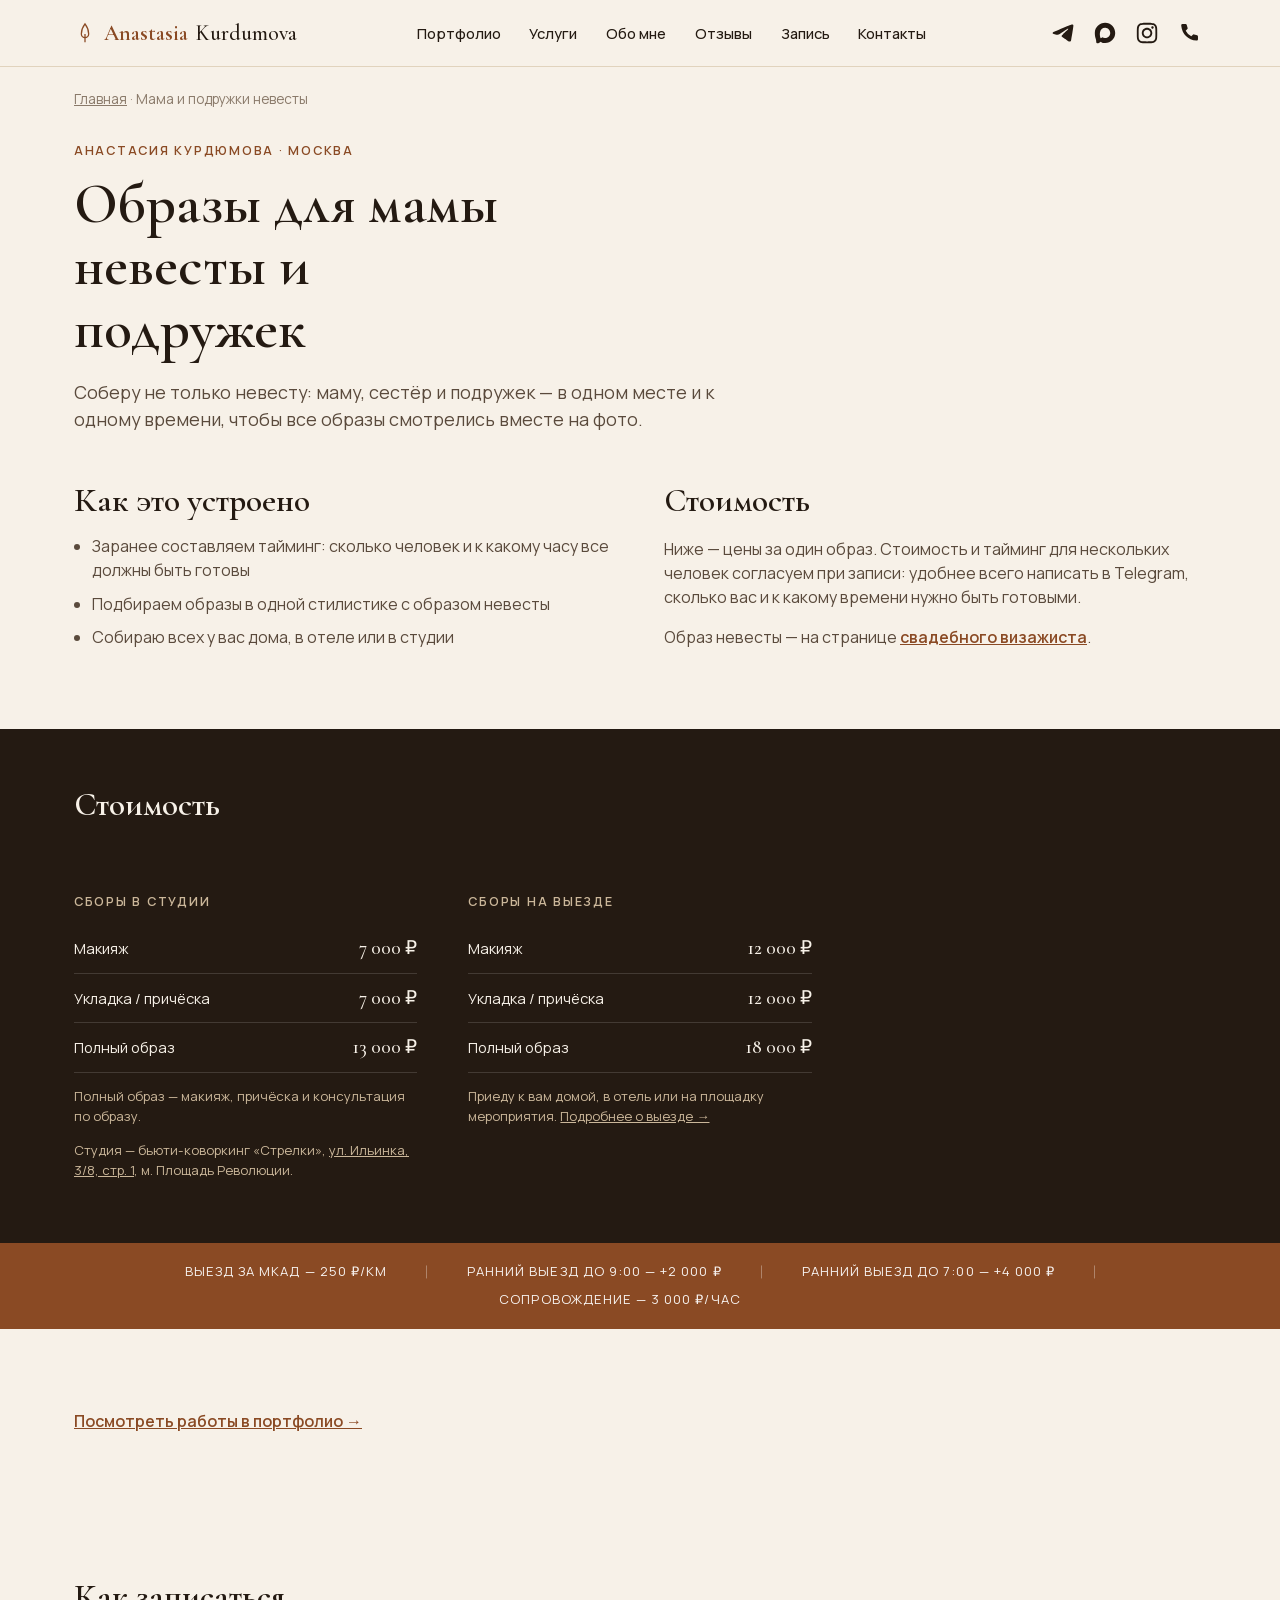
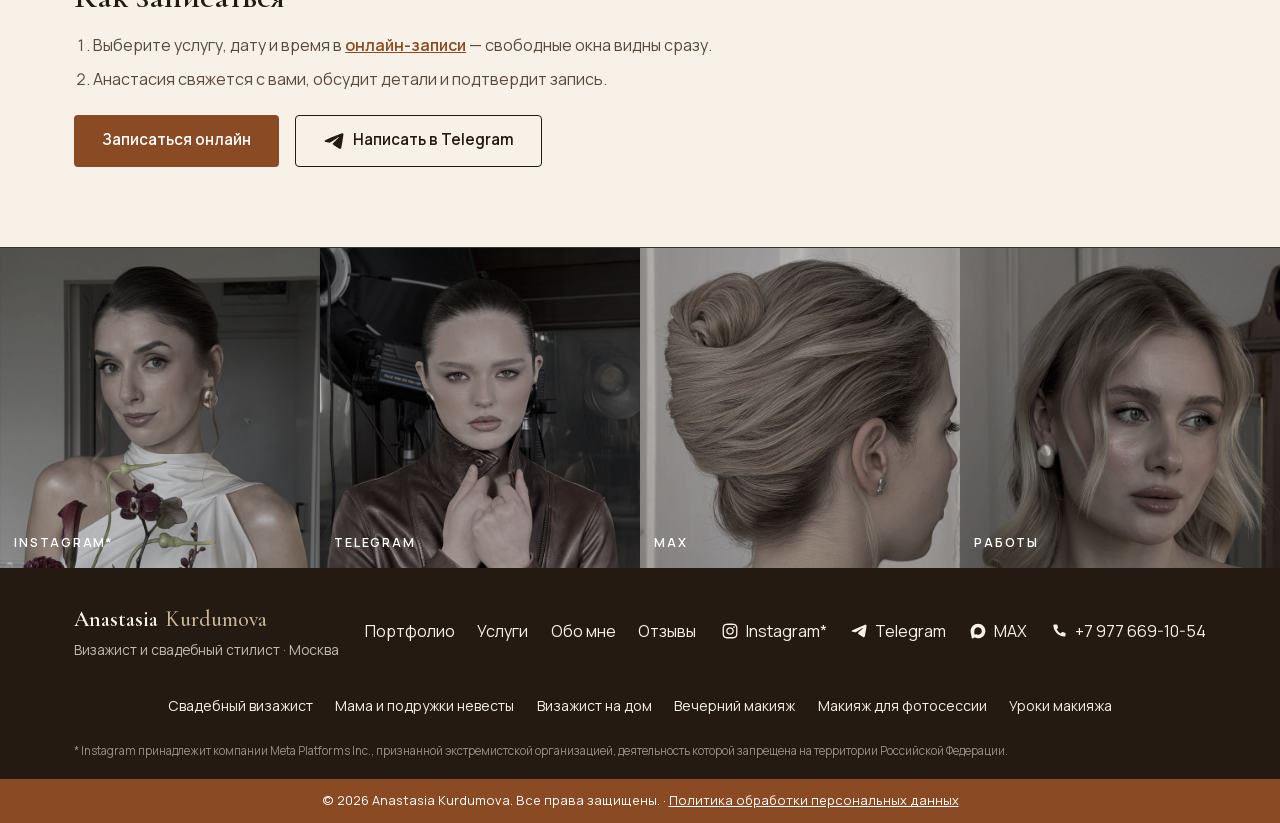
==== bridal-party/index.html @ 2279130a "SEO: four more service pages /home-visit/, /evening/, /photoshoot/ and /bridal-party/ with their own" ====
<!DOCTYPE html>
<html lang="ru">
<head>
<meta charset="UTF-8">
<meta name="viewport" content="width=device-width, initial-scale=1.0">
<title>Макияж и причёска для мамы невесты и подружек — Анастасия Курдюмова</title>
<meta name="description" content="Сборы мамы невесты, сестёр и подружек в день свадьбы в Москве: макияж и причёски для всей компании к одному времени. В студии или с выездом.">
<link rel="stylesheet" href="../fonts/fonts.css">
<link rel="stylesheet" href="../css/style.css">
<link rel="canonical" href="https://limegrip.github.io/Makeup-portfolio-site/bridal-party/">
<link rel="icon" href="../favicon.svg" type="image/svg+xml">
<meta property="og:type" content="website">
<meta property="og:locale" content="ru_RU">
<meta property="og:site_name" content="Анастасия Курдюмова">
<meta property="og:url" content="https://limegrip.github.io/Makeup-portfolio-site/bridal-party/">
<meta property="og:title" content="Макияж и причёска для мамы невесты и подружек — Анастасия Курдюмова">
<meta property="og:description" content="Сборы мамы невесты, сестёр и подружек в день свадьбы в Москве: макияж и причёски для всей компании к одному времени. В студии или с выездом.">
<meta property="og:image" content="https://limegrip.github.io/Makeup-portfolio-site/images/portfolio/og-cover.jpg">
<meta name="twitter:card" content="summary_large_image">
<script type="application/ld+json">
[
  {
    "@type": "Service",
    "name": "Макияж и причёска для мамы невесты и подружек",
    "serviceType": "Свадебный визажист",
    "provider": {
      "@type": "Person",
      "name": "Анастасия Курдюмова",
      "telephone": "+7 977 669-10-54",
      "url": "https://limegrip.github.io/Makeup-portfolio-site/"
    },
    "areaServed": "Москва и Московская область",
    "offers": [
      {
        "@type": "Offer",
        "name": "Макияж в студии",
        "price": "7000",
        "priceCurrency": "RUB"
      },
      {
        "@type": "Offer",
        "name": "Причёска или укладка в студии",
        "price": "7000",
        "priceCurrency": "RUB"
      },
      {
        "@type": "Offer",
        "name": "Полный образ в студии",
        "price": "13000",
        "priceCurrency": "RUB"
      },
      {
        "@type": "Offer",
        "name": "Макияж с выездом",
        "price": "12000",
        "priceCurrency": "RUB"
      },
      {
        "@type": "Offer",
        "name": "Причёска или укладка с выездом",
        "price": "12000",
        "priceCurrency": "RUB"
      },
      {
        "@type": "Offer",
        "name": "Полный образ с выездом",
        "price": "18000",
        "priceCurrency": "RUB"
      }
    ],
    "@context": "https://schema.org",
    "url": "https://limegrip.github.io/Makeup-portfolio-site/bridal-party/"
  },
  {
    "@context": "https://schema.org",
    "@type": "BreadcrumbList",
    "itemListElement": [
      {
        "@type": "ListItem",
        "position": 1,
        "name": "Главная",
        "item": "https://limegrip.github.io/Makeup-portfolio-site/"
      },
      {
        "@type": "ListItem",
        "position": 2,
        "name": "Мама и подружки невесты",
        "item": "https://limegrip.github.io/Makeup-portfolio-site/bridal-party/"
      }
    ]
  }
]
</script>
</head>
<body>
<!-- Страница собрана из шапки, подвала и цен главной (index.html):
     правите их там — поправьте и здесь. -->

<svg aria-hidden="true" style="position:absolute; width:0; height:0; overflow:hidden;">
  <!-- Иконки одного веса: монохромные силуэты на currentColor, без фирменных плашек -->
  <symbol id="icon-telegram" viewBox="41.5 57.1 138.2 138.2">
    <path fill="currentColor" d="M54.3,118.8c35-15.2,58.3-25.3,70-30.2c33.3-13.9,40.3-16.3,44.8-16.4c1,0,3.2,0.2,4.7,1.4c1.2,1,1.5,2.3,1.7,3.3s0.4,3.1,0.2,4.7c-1.8,19-9.6,65.1-13.6,86.3c-1.7,9-5,12-8.2,12.3c-7,0.6-12.3-4.6-19-9c-10.6-6.9-16.5-11.2-26.8-18c-11.9-7.8-4.2-12.1,2.6-19.1c1.8-1.8,32.5-29.8,33.1-32.3c0.1-0.3,0.1-1.5-0.6-2.1c-0.7-0.6-1.7-0.4-2.5-0.2c-1.1,0.2-17.9,11.4-50.6,33.5c-4.8,3.3-9.1,4.9-13,4.8c-4.3-0.1-12.5-2.4-18.7-4.4c-7.5-2.4-13.5-3.7-13-7.9C45.7,123.3,48.7,121.1,54.3,118.8z"/>
  </symbol>
  <symbol id="icon-max" viewBox="87 89 825 821">
    <path fill="currentColor" fill-rule="evenodd" clip-rule="evenodd" d="M508.211 878.328c-75.007 0-109.864-10.95-170.453-54.75-38.325 49.275-159.686 87.783-164.979 21.9 0-49.456-10.95-91.248-23.36-136.873-14.782-56.21-31.572-118.807-31.572-209.508 0-216.626 177.754-379.597 388.357-379.597 210.785 0 375.947 171.001 375.947 381.604.707 207.346-166.595 376.118-373.94 377.224m3.103-571.585c-102.564-5.292-182.499 65.7-200.201 177.024-14.6 92.162 11.315 204.398 33.397 210.238 10.585 2.555 37.23-18.98 53.837-35.587a189.8 189.8 0 0 0 92.71 33.032c106.273 5.112 197.08-75.794 204.215-181.95 4.154-106.382-77.67-196.486-183.958-202.574Z"/>
  </symbol>
  <symbol id="icon-instagram" viewBox="26 26 212 212">
    <path fill="currentColor" d="M132.3452 33.973c-26.7167 0-30.0696.1167-40.5629.5939-10.4727.4792-17.6212 2.136-23.8762 4.567-6.4701 2.5107-11.9586 5.8693-17.4265 11.3352-5.472 5.464-8.8332 10.9483-11.354 17.4116-2.4389 6.2524-4.099 13.3976-4.5703 23.8585-.4693 10.4854-.5923 13.8379-.5923 40.5348 0 26.697.1189 30.0371.5943 40.5225.4817 10.465 2.1397 17.6082 4.5703 23.8585 2.5147 6.4654 5.8758 11.9497 11.3458 17.4136 5.466 5.468 10.9544 8.8349 17.4204 11.3456 6.259 2.4309 13.4097 4.0877 23.8803 4.567 10.4933.477 13.8441.5938 40.5588.5938 26.7188 0 30.0615-.1167 40.5547-.5939 10.4728-.4792 17.6295-2.136 23.8885-4.567 6.4681-2.5106 11.9484-5.8775 17.4143-11.3455 5.472-5.4639 8.8332-10.9482 11.354-17.4115 2.4183-6.2524 4.0784-13.3976 4.5703-23.8585.4713-10.4854.5943-13.8277.5943-40.5246 0-26.697-.123-30.0473-.5943-40.5328-.4919-10.465-2.152-17.6081-4.5703-23.8584-2.5208-6.4654-5.882-11.9498-11.354-17.4137-5.4721-5.468-10.9442-8.8266-17.4204-11.3353-6.2714-2.4309-13.424-4.0877-23.8967-4.5669-10.4933-.4772-13.8339-.5939-40.5588-.5939zm-8.825 17.7147c2.6193-.0041 5.5418 0 8.825 0 26.2659 0 29.379.0942 39.7513.5652 9.5915.4383 14.7971 2.0397 18.2648 3.3852 4.5908 1.7817 7.8638 3.9116 11.3048 7.3521 3.4431 3.4406 5.5745 6.7173 7.3617 11.3046 1.3465 3.461 2.9512 8.6628 3.3877 18.2472.4714 10.3625.5739 13.4754.5739 39.7095 0 26.234-.1025 29.347-.5739 39.7095-.4386 9.5843-2.0412 14.7861-3.3877 18.2471-1.783 4.5874-3.9186 7.8539-7.3617 11.2923-3.443 3.4406-6.712 5.5704-11.3048 7.3521-3.4636 1.3517-8.6733 2.949-18.2648 3.3873-10.3702.471-13.4854.5734-39.7513.5734-26.2679 0-29.381-.1024-39.7513-.5734-9.5914-.4423-14.797-2.0438-18.2668-3.3893-4.5908-1.7817-7.87-3.9116-11.313-7.3521-3.4431-3.4405-5.5745-6.709-7.3617-11.2985-1.3465-3.461-2.9512-8.6628-3.3877-18.2471-.4714-10.3626-.5657-13.4754-.5657-39.7259 0-26.2504.0943-29.347.5657-39.7095.4386-9.5844 2.0412-14.7861 3.3877-18.2512 1.783-4.5874 3.9186-7.8641 7.3617-11.3046 3.443-3.4406 6.7222-5.5704 11.313-7.3562 3.4677-1.3517 8.6754-2.949 18.2668-3.3894 9.075-.4096 12.5919-.5324 30.9264-.553zm61.3363 16.322c-6.5173 0-11.805 5.2776-11.805 11.792 0 6.5125 5.2877 11.7962 11.805 11.7962 6.5172 0 11.8049-5.2837 11.8049-11.7962 0-6.5124-5.2877-11.796-11.805-11.796zm-52.5113 13.7826c-27.8993 0-50.5191 22.6031-50.5191 50.4817 0 27.8786 22.6198 50.4714 50.5191 50.4714s50.511-22.5928 50.511-50.4714c0-27.8786-22.6137-50.4817-50.513-50.4817zm0 17.7147c18.109 0 32.7914 14.6694 32.7914 32.767 0 18.0956-14.6824 32.767-32.7914 32.767-18.111 0-32.7913-14.6714-32.7913-32.767 0-18.0976 14.6803-32.767 32.7913-32.767z"/>
  </symbol>
  <symbol id="icon-phone" viewBox="0 0 24 24">
    <path fill="currentColor" d="M8.3 2.2a1.3 1.3 0 0 1 1.26.95l.94 3.32a1.3 1.3 0 0 1-.34 1.3L8.4 9.5a13.9 13.9 0 0 0 6.1 6.1l1.73-1.76a1.3 1.3 0 0 1 1.3-.34l3.32.94a1.3 1.3 0 0 1 .95 1.26v3.08c0 .87-.72 1.58-1.59 1.52C10.85 19.62 4.38 13.15 3.5 3.79A1.52 1.52 0 0 1 5.02 2.2z"/>
  </symbol>
</svg>

<header class="site-header" id="top">
  <div class="container header-inner">
    <a href="../" class="logo">
      <svg class="logo-mark" width="22" height="22" viewBox="0 0 24 24" fill="none" aria-hidden="true">
        <path d="M12 2C9 6 8 10 8 13a4 4 0 0 0 8 0c0-3-1-7-4-11Z" stroke="currentColor" stroke-width="1.4"/>
        <path d="M12 22V13" stroke="currentColor" stroke-width="1.4"/>
      </svg>
      Anastasia <span>Kurdumova</span>
    </a>

    <nav class="nav" id="nav">
      <a href="../#portfolio">Портфолио</a>
      <a href="../#services">Услуги</a>
      <a href="../#about">Обо мне</a>
      <a href="../#reviews">Отзывы</a>
      <a href="../#booking">Запись</a>
      <a href="../#contact">Контакты</a>
    </nav>

    <div class="header-actions">
      <a href="https://t.me/NastyaKurdyumova" target="_blank" rel="noopener" aria-label="Telegram">
        <svg class="header-social-icon" aria-hidden="true"><use href="#icon-telegram"></use></svg>
      </a>
      <a href="https://max.ru/u/f9LHodD0cOLhBi33fNEzJmTGlc65yzBXT4VLQVfNH84oaL1QS9gwJpnKSuc" target="_blank" rel="noopener" aria-label="MAX">
        <svg class="header-social-icon" aria-hidden="true"><use href="#icon-max"></use></svg>
      </a>
      <a href="https://www.instagram.com/anastasia.kurdumova/" target="_blank" rel="noopener" aria-label="Instagram">
        <svg class="header-social-icon" aria-hidden="true"><use href="#icon-instagram"></use></svg>
      </a>
      <a href="tel:+79776691054" aria-label="Позвонить">
        <svg class="header-social-icon" aria-hidden="true"><use href="#icon-phone"></use></svg>
      </a>
    </div>

    <button class="burger" id="burger" aria-label="Меню" aria-expanded="false">
      <span></span><span></span><span></span>
    </button>
  </div>
</header>

<main class="lp">
  <nav class="container lp-crumbs" aria-label="Навигация"><a href="../">Главная</a> · <span>Мама и подружки невесты</span></nav>
  <section class="lp-hero container">
    <p class="eyebrow">Анастасия Курдюмова · Москва</p>
    <h1 class="lp-title">Образы для мамы невесты и подружек</h1>
    <p class="lp-lead">Соберу не только невесту: маму, сестёр и подружек — в одном месте и к одному времени,
      чтобы все образы смотрелись вместе на фото.</p>
  </section>

  <section class="lp-section container lp-two">
    <div>
      <h2 class="section-title">Как это устроено</h2>
      <ul class="lp-list">
        <li>Заранее составляем тайминг: сколько человек и к какому часу все должны быть готовы</li>
        <li>Подбираем образы в одной стилистике с образом невесты</li>
        <li>Собираю всех у вас дома, в отеле или в студии</li>
      </ul>
    </div>
    <div>
      <h2 class="section-title">Стоимость</h2>
      <p>Ниже — цены за один образ. Стоимость и тайминг для нескольких человек согласуем при записи:
        удобнее всего написать в Telegram, сколько вас и к какому времени нужно быть готовыми.</p>
      <p>Образ невесты — на странице <a href="../wedding/">свадебного визажиста</a>.</p>
    </div>
  </section>

  <section class="services lp-prices">
    <div class="container">
      <h2 class="section-title section-title-light">Стоимость</h2>
    </div>
    <div class="container pricing">
      <div class="price-col">
        <p class="eyebrow eyebrow-light">Сборы в студии</p>
        <dl class="price-list">
          <div><dt>Макияж</dt><dd>7 000 ₽</dd></div>
          <div><dt>Укладка / причёска</dt><dd>7 000 ₽</dd></div>
          <div><dt>Полный образ</dt><dd>13 000 ₽</dd></div>
        </dl>
        <p class="price-note">Полный образ — макияж, причёска и консультация по образу.</p>
        <p class="price-note">Студия — бьюти-коворкинг «Стрелки», <a href="https://yandex.ru/maps/?text=%D0%9C%D0%BE%D1%81%D0%BA%D0%B2%D0%B0%2C%20%D1%83%D0%BB.%20%D0%98%D0%BB%D1%8C%D0%B8%D0%BD%D0%BA%D0%B0%2C%203%2F8%D1%811" target="_blank" rel="noopener">ул. Ильинка, 3/8, стр. 1</a>, м. Площадь Революции.</p>
      </div>
      <div class="price-col">
        <p class="eyebrow eyebrow-light">Сборы на выезде</p>
        <dl class="price-list">
          <div><dt>Макияж</dt><dd>12 000 ₽</dd></div>
          <div><dt>Укладка / причёска</dt><dd>12 000 ₽</dd></div>
          <div><dt>Полный образ</dt><dd>18 000 ₽</dd></div>
        </dl>
        <p class="price-note">Приеду к вам домой, в отель или на площадку мероприятия. <a href="../home-visit/">Подробнее о выезде →</a></p>
      </div>
    </div>
  </section>
  <div class="fact-strip">
    <div class="container fact-strip-inner">
      <span>Выезд за МКАД — 250 ₽/км</span>
      <span>Ранний выезд до 9:00 — +2 000 ₽</span>
      <span>Ранний выезд до 7:00 — +4 000 ₽</span>
      <span>Сопровождение — 3 000 ₽/час</span>
    </div>
  </div>

  <section class="lp-section container">
    <p class="lp-more"><a href="../#portfolio">Посмотреть работы в портфолио →</a></p>
  </section>

  <section class="lp-cta container">
    <h2 class="section-title">Как записаться</h2>
    <ol class="lp-steps">
      <li>Выберите услугу, дату и время в <a href="../#booking">онлайн-записи</a> — свободные окна видны сразу.</li>
      <li>Анастасия свяжется с вами, обсудит детали и подтвердит запись.</li>
    </ol>
    <div class="cta-actions lp-actions">
      <a class="btn btn-primary" href="../#booking">Записаться онлайн</a>
      <a class="btn btn-ghost" href="https://t.me/NastyaKurdyumova" target="_blank" rel="noopener">
        <svg class="btn-icon" aria-hidden="true"><use href="#icon-telegram"></use></svg>
        Написать в Telegram
      </a>
    </div>
  </section>
</main>

<footer class="site-footer">
  <div class="footer-social-strip">
    <a href="https://www.instagram.com/anastasia.kurdumova/" target="_blank" rel="noopener">
      <span class="eyebrow">Instagram*</span>
      <img width="760" height="1351" loading="lazy" decoding="async" src="../images/portfolio/wedding-real.jpg" style="--pos:50% 15%" alt="">
    </a>
    <a href="https://t.me/NastyaKurdyumova" target="_blank" rel="noopener">
      <span class="eyebrow">Telegram</span>
      <img width="760" height="1013" loading="lazy" decoding="async" src="../images/portfolio/evening-real.jpg" style="--pos:50% 20%" alt="">
    </a>
    <a href="https://max.ru/u/f9LHodD0cOLhBi33fNEzJmTGlc65yzBXT4VLQVfNH84oaL1QS9gwJpnKSuc" target="_blank" rel="noopener">
      <span class="eyebrow">MAX</span>
      <img width="760" height="1351" loading="lazy" decoding="async" src="../images/portfolio/hair-real.jpg" style="--pos:50% 36%" alt="">
    </a>
    <a href="https://www.instagram.com/anastasia.kurdumova/" target="_blank" rel="noopener">
      <span class="eyebrow">Работы</span>
      <img width="760" height="1351" loading="lazy" decoding="async" src="../images/portfolio/day-real.jpg" style="--pos:50% 17%" alt="">
    </a>
  </div>

  <div class="container footer-inner">
    <div class="footer-brand">
      <span class="logo">Anastasia <span>Kurdumova</span></span>
      <p>Визажист и свадебный стилист · Москва</p>
    </div>
    <nav class="footer-nav">
      <a href="../#portfolio">Портфолио</a>
      <a href="../#services">Услуги</a>
      <a href="../#about">Обо мне</a>
      <a href="../#reviews">Отзывы</a>
    </nav>
    <div class="footer-links">
      <a href="https://www.instagram.com/anastasia.kurdumova/" target="_blank" rel="noopener">
        <svg class="footer-icon" aria-hidden="true"><use href="#icon-instagram"></use></svg>
        Instagram*
      </a>
      <a href="https://t.me/NastyaKurdyumova" target="_blank" rel="noopener">
        <svg class="footer-icon" aria-hidden="true"><use href="#icon-telegram"></use></svg>
        Telegram
      </a>
      <a href="https://max.ru/u/f9LHodD0cOLhBi33fNEzJmTGlc65yzBXT4VLQVfNH84oaL1QS9gwJpnKSuc" target="_blank" rel="noopener">
        <svg class="footer-icon" aria-hidden="true"><use href="#icon-max"></use></svg>
        MAX
      </a>
      <a href="tel:+79776691054">
        <svg class="footer-icon" aria-hidden="true"><use href="#icon-phone"></use></svg>
        +7 977 669-10-54
      </a>
    </div>
  </div>
  <nav class="container footer-pages" aria-label="Услуги">
    <a href="../wedding/">Свадебный визажист</a>
    <a href="../bridal-party/">Мама и подружки невесты</a>
    <a href="../home-visit/">Визажист на дом</a>
    <a href="../evening/">Вечерний макияж</a>
    <a href="../photoshoot/">Макияж для фотосессии</a>
    <a href="../makeup-for-you/">Уроки макияжа</a>
  </nav>
  <p class="footer-disclaimer">* Instagram принадлежит компании Meta Platforms Inc., признанной экстремистской организацией, деятельность которой запрещена на территории Российской Федерации.</p>
  <div class="footer-bar">© 2026 Anastasia Kurdumova. Все права защищены. · <a href="../privacy.html">Политика обработки персональных данных</a></div>
</footer>

<script src="../js/main.js"></script>
</body>
</html>
---- fonts/fonts.css ----
/* Шрифты лежат на сайте, а не у Google: без этого браузер посетителя
   отдаёт Google свой IP — это трансграничная передача персональных данных. */
/* cyrillic */
@font-face {
  font-family: 'Cormorant Garamond';
  font-style: normal;
  font-weight: 500;
  font-display: swap;
  src: url(CormorantGaramond-cyrillic-co3bmX5slCNuHLi8bLeY9MK7whWMhyjYrXtKky2F7i6C.woff2) format('woff2');
  unicode-range: U+0301, U+0400-045F, U+0490-0491, U+04B0-04B1, U+2116;
}
/* latin */
@font-face {
  font-family: 'Cormorant Garamond';
  font-style: normal;
  font-weight: 500;
  font-display: swap;
  src: url(CormorantGaramond-latin-co3bmX5slCNuHLi8bLeY9MK7whWMhyjYqXtKky2F7g.woff2) format('woff2');
  unicode-range: U+0000-00FF, U+0131, U+0152-0153, U+02BB-02BC, U+02C6, U+02DA, U+02DC, U+0304, U+0308, U+0329, U+2000-206F, U+20AC, U+2122, U+2191, U+2193, U+2212, U+2215, U+FEFF, U+FFFD;
}
/* cyrillic */
@font-face {
  font-family: 'Cormorant Garamond';
  font-style: normal;
  font-weight: 600;
  font-display: swap;
  src: url(CormorantGaramond-cyrillic-co3bmX5slCNuHLi8bLeY9MK7whWMhyjYrXtKky2F7i6C.woff2) format('woff2');
  unicode-range: U+0301, U+0400-045F, U+0490-0491, U+04B0-04B1, U+2116;
}
/* latin */
@font-face {
  font-family: 'Cormorant Garamond';
  font-style: normal;
  font-weight: 600;
  font-display: swap;
  src: url(CormorantGaramond-latin-co3bmX5slCNuHLi8bLeY9MK7whWMhyjYqXtKky2F7g.woff2) format('woff2');
  unicode-range: U+0000-00FF, U+0131, U+0152-0153, U+02BB-02BC, U+02C6, U+02DA, U+02DC, U+0304, U+0308, U+0329, U+2000-206F, U+20AC, U+2122, U+2191, U+2193, U+2212, U+2215, U+FEFF, U+FFFD;
}
/* cyrillic */
@font-face {
  font-family: 'Cormorant Garamond';
  font-style: normal;
  font-weight: 700;
  font-display: swap;
  src: url(CormorantGaramond-cyrillic-co3bmX5slCNuHLi8bLeY9MK7whWMhyjYrXtKky2F7i6C.woff2) format('woff2');
  unicode-range: U+0301, U+0400-045F, U+0490-0491, U+04B0-04B1, U+2116;
}
/* latin */
@font-face {
  font-family: 'Cormorant Garamond';
  font-style: normal;
  font-weight: 700;
  font-display: swap;
  src: url(CormorantGaramond-latin-co3bmX5slCNuHLi8bLeY9MK7whWMhyjYqXtKky2F7g.woff2) format('woff2');
  unicode-range: U+0000-00FF, U+0131, U+0152-0153, U+02BB-02BC, U+02C6, U+02DA, U+02DC, U+0304, U+0308, U+0329, U+2000-206F, U+20AC, U+2122, U+2191, U+2193, U+2212, U+2215, U+FEFF, U+FFFD;
}
/* cyrillic */
@font-face {
  font-family: 'Manrope';
  font-style: normal;
  font-weight: 400;
  font-display: swap;
  src: url(Manrope-cyrillic-xn7gYHE41ni1AdIRggOxSvfedN62Zw.woff2) format('woff2');
  unicode-range: U+0301, U+0400-045F, U+0490-0491, U+04B0-04B1, U+2116;
}
/* latin */
@font-face {
  font-family: 'Manrope';
  font-style: normal;
  font-weight: 400;
  font-display: swap;
  src: url(Manrope-latin-xn7gYHE41ni1AdIRggexSvfedN4.woff2) format('woff2');
  unicode-range: U+0000-00FF, U+0131, U+0152-0153, U+02BB-02BC, U+02C6, U+02DA, U+02DC, U+0304, U+0308, U+0329, U+2000-206F, U+20AC, U+2122, U+2191, U+2193, U+2212, U+2215, U+FEFF, U+FFFD;
}
/* cyrillic */
@font-face {
  font-family: 'Manrope';
  font-style: normal;
  font-weight: 500;
  font-display: swap;
  src: url(Manrope-cyrillic-xn7gYHE41ni1AdIRggOxSvfedN62Zw.woff2) format('woff2');
  unicode-range: U+0301, U+0400-045F, U+0490-0491, U+04B0-04B1, U+2116;
}
/* latin */
@font-face {
  font-family: 'Manrope';
  font-style: normal;
  font-weight: 500;
  font-display: swap;
  src: url(Manrope-latin-xn7gYHE41ni1AdIRggexSvfedN4.woff2) format('woff2');
  unicode-range: U+0000-00FF, U+0131, U+0152-0153, U+02BB-02BC, U+02C6, U+02DA, U+02DC, U+0304, U+0308, U+0329, U+2000-206F, U+20AC, U+2122, U+2191, U+2193, U+2212, U+2215, U+FEFF, U+FFFD;
}
/* cyrillic */
@font-face {
  font-family: 'Manrope';
  font-style: normal;
  font-weight: 600;
  font-display: swap;
  src: url(Manrope-cyrillic-xn7gYHE41ni1AdIRggOxSvfedN62Zw.woff2) format('woff2');
  unicode-range: U+0301, U+0400-045F, U+0490-0491, U+04B0-04B1, U+2116;
}
/* latin */
@font-face {
  font-family: 'Manrope';
  font-style: normal;
  font-weight: 600;
  font-display: swap;
  src: url(Manrope-latin-xn7gYHE41ni1AdIRggexSvfedN4.woff2) format('woff2');
  unicode-range: U+0000-00FF, U+0131, U+0152-0153, U+02BB-02BC, U+02C6, U+02DA, U+02DC, U+0304, U+0308, U+0329, U+2000-206F, U+20AC, U+2122, U+2191, U+2193, U+2212, U+2215, U+FEFF, U+FFFD;
}
/* cyrillic */
@font-face {
  font-family: 'Manrope';
  font-style: normal;
  font-weight: 700;
  font-display: swap;
  src: url(Manrope-cyrillic-xn7gYHE41ni1AdIRggOxSvfedN62Zw.woff2) format('woff2');
  unicode-range: U+0301, U+0400-045F, U+0490-0491, U+04B0-04B1, U+2116;
}
/* latin */
@font-face {
  font-family: 'Manrope';
  font-style: normal;
  font-weight: 700;
  font-display: swap;
  src: url(Manrope-latin-xn7gYHE41ni1AdIRggexSvfedN4.woff2) format('woff2');
  unicode-range: U+0000-00FF, U+0131, U+0152-0153, U+02BB-02BC, U+02C6, U+02DA, U+02DC, U+0304, U+0308, U+0329, U+2000-206F, U+20AC, U+2122, U+2191, U+2193, U+2212, U+2215, U+FEFF, U+FFFD;
}
/* cyrillic */
@font-face {
  font-family: 'Marck Script';
  font-style: normal;
  font-weight: 400;
  font-display: swap;
  src: url(MarckScript-cyrillic-nwpTtK2oNgBA3Or78gapdwuyzCg_SsDV7E98.woff2) format('woff2');
  unicode-range: U+0301, U+0400-045F, U+0490-0491, U+04B0-04B1, U+2116;
}
/* latin */
@font-face {
  font-family: 'Marck Script';
  font-style: normal;
  font-weight: 400;
  font-display: swap;
  src: url(MarckScript-latin-nwpTtK2oNgBA3Or78gapdwuyyCg_SsDV7A.woff2) format('woff2');
  unicode-range: U+0000-00FF, U+0131, U+0152-0153, U+02BB-02BC, U+02C6, U+02DA, U+02DC, U+0304, U+0308, U+0329, U+2000-206F, U+20AC, U+2122, U+2191, U+2193, U+2212, U+2215, U+FEFF, U+FFFD;
}
---- css/style.css ----
:root {
  --cream: #f7f1e8;
  --cream-alt: #efe6d8;
  --brown-dark: #241a12;
  --brown: #6b3a22;
  --brown-strong: #8a4a24;
  --accent: #8a5a3c;
  --white: #ffffff;
  --border: #e1d3bd;
  --radius: 4px;
  --serif: "Cormorant Garamond", Georgia, serif;
  --script: "Marck Script", cursive;
  --sans: "Manrope", -apple-system, BlinkMacSystemFont, sans-serif;
}

* { box-sizing: border-box; }
html { scroll-behavior: smooth; }
html, body { overflow-x: hidden; }
body {
  margin: 0;
  font-family: var(--sans);
  color: var(--brown-dark);
  background: var(--cream);
  line-height: 1.5;
}
/* height: auto — чтобы атрибуты width/height у <img> (они нужны против скачков
   вёрстки) не перебивали aspect-ratio из CSS. Блоки, которым нужна реальная
   высота, задают её сами и выигрывают по специфичности. */
img { max-width: 100%; height: auto; display: block; object-position: var(--pos, 50% 50%); }
a { color: inherit; text-decoration: none; }
.container {
  width: 100%;
  max-width: 1180px;
  margin: 0 auto;
  padding: 0 24px;
}
.eyebrow {
  display: block;
  text-transform: uppercase;
  letter-spacing: 0.14em;
  font-size: 0.78rem;
  font-weight: 600;
  color: var(--brown-strong);
  margin: 0 0 0.8rem;
}
.eyebrow-light { color: #cbb79a; }
.eyebrow.center, .center { text-align: center; }
.section-title {
  font-family: var(--serif);
  font-size: clamp(2rem, 4vw, 2.8rem);
  font-weight: 600;
  margin: 0 0 0.8rem;
}
.section-title-light { color: var(--cream); }
.section-sub {
  max-width: 560px;
  margin: 0 auto;
  color: #5a4a3c;
}
section { padding: 5rem 0; }

/* Buttons */
.btn {
  display: inline-flex;
  align-items: center;
  gap: 0.6rem;
  padding: 0.85rem 1.7rem;
  border-radius: var(--radius);
  font-weight: 600;
  font-size: 0.95rem;
  border: 1px solid transparent;
  transition: transform 0.15s ease, background 0.15s ease, color 0.15s ease;
  white-space: nowrap;
}
.btn-icon { width: 20px; height: 20px; flex-shrink: 0; }
.btn-primary { background: var(--brown-strong); color: var(--white); }
.btn-primary:hover { background: var(--brown-dark); }
.btn-ghost { border-color: var(--brown-dark); color: var(--brown-dark); }
.btn-ghost:hover { background: var(--brown-dark); color: var(--white); }
.btn-ghost-light { border-color: var(--cream); color: var(--cream); }
.btn-ghost-light:hover { background: var(--cream); color: var(--brown-dark); }

/* Header */
.site-header {
  position: sticky;
  top: 0;
  z-index: 100;
  background: rgba(247, 241, 232, 0.92);
  backdrop-filter: blur(6px);
  border-bottom: 1px solid var(--border);
}
.header-inner {
  display: flex;
  align-items: center;
  justify-content: space-between;
  padding-top: 1rem;
  padding-bottom: 1rem;
  gap: 1.5rem;
}
.logo {
  display: inline-flex;
  align-items: center;
  gap: 0.5rem;
  font-family: var(--serif);
  font-size: 1.35rem;
  font-weight: 600;
  color: var(--brown-strong);
  white-space: nowrap;
}
.logo-mark { color: var(--brown-strong); flex-shrink: 0; }
.logo span { color: var(--brown-dark); font-weight: 500; }
.nav {
  display: flex;
  gap: 1.8rem;
  flex: 1;
  justify-content: center;
}
.nav a {
  font-size: 0.92rem;
  font-weight: 500;
  color: var(--brown-dark);
}
.nav a:hover { color: var(--brown-strong); }
.header-actions { display: flex; align-items: center; gap: 0.5rem; flex-shrink: 0; }
.header-actions a {
  display: inline-flex;
  align-items: center;
  justify-content: center;
  width: 34px;
  height: 34px;
  border-radius: 50%;
  transition: transform 0.15s ease;
}
.header-actions a:hover { transform: translateY(-2px); color: var(--brown-strong); }
.header-social-icon { width: 22px; height: 22px; flex-shrink: 0; }
.burger {
  display: none;
  flex-direction: column;
  gap: 5px;
  background: none;
  border: none;
  cursor: pointer;
  padding: 8px;
}
.burger span { width: 22px; height: 2px; background: var(--brown-dark); }

/* Hero — split, full-bleed photo like the reference */
.hero {
  display: grid;
  grid-template-columns: minmax(0,1fr) minmax(320px, 0.62fr);
  align-items: stretch;
  min-height: 82vh;
}
.hero-text {
  display: flex;
  flex-direction: column;
  justify-content: center;
  padding: 3rem clamp(24px, 5vw, 72px);
}
.hero-title {
  font-family: var(--serif);
  font-size: clamp(2.8rem, 6vw, 4.6rem);
  font-weight: 700;
  line-height: 1.02;
  margin: 0 0 1.4rem;
}
.accent-text { color: var(--brown-strong); }
.hero-desc { color: #5a4a3c; max-width: 460px; margin-bottom: 2rem; }
.hero-actions { display: flex; gap: 1rem; flex-wrap: wrap; }
.hero-media { position: relative; min-height: 340px; }
.hero-media img {
  width: 100%;
  height: 100%;
  object-fit: cover;
  object-position: 50% 45%;
  position: absolute;
  inset: 0;
}

/* Fact strip */
.fact-strip { background: var(--brown-strong); color: var(--white); }
.fact-strip-inner {
  display: flex;
  flex-wrap: wrap;
  justify-content: center;
  gap: 0.5rem 2.5rem;
  padding: 1.2rem 24px;
  text-align: center;
}
.fact-strip-inner span {
  font-size: 0.82rem;
  text-transform: uppercase;
  letter-spacing: 0.08em;
  opacity: 0.92;
  position: relative;
  padding-right: 2.5rem;
}
.fact-strip-inner span:not(:last-child)::after {
  content: "";
  position: absolute;
  right: 0;
  top: 50%;
  transform: translateY(-50%);
  width: 1px;
  height: 1em;
  background: rgba(255,255,255,0.35);
}

/* About */
.about-inner {
  display: grid;
  grid-template-columns: minmax(0,0.8fr) minmax(0,1.2fr);
  gap: 3.5rem;
  align-items: center;
}
.about-media img { border-radius: var(--radius); aspect-ratio: 3/4; object-fit: cover; }
.about-text h2 { font-family: var(--serif); font-size: 2.2rem; margin: 0 0 1rem; }
.about-text p { color: #5a4a3c; margin-bottom: 1rem; }
.link-more { display: inline-flex; align-items: center; gap: 0.45rem; color: var(--brown-strong); font-weight: 600; }
.link-icon { width: 18px; height: 18px; flex-shrink: 0; }

/* Services — editorial dark list, like the reference's banded lineup */
.services { background: var(--brown-dark); color: var(--cream); padding-bottom: 2rem; }
.services-list { margin-top: 2.5rem; border-top: 1px solid rgba(255,255,255,0.14); }
.service-row {
  display: grid;
  grid-template-columns: 3rem 1fr auto 64px;
  align-items: center;
  gap: 1.5rem;
  padding: 1.4rem clamp(24px, 5vw, 72px);
  border-bottom: 1px solid rgba(255,255,255,0.14);
  color: var(--cream);
  transition: background 0.2s ease, padding-left 0.2s ease;
}
.service-row:hover { background: rgba(255,255,255,0.05); padding-left: calc(clamp(24px, 5vw, 72px) + 10px); }
.service-num { font-family: var(--serif); color: #cbb79a; font-size: 1.1rem; }
.service-name { font-family: var(--serif); font-size: clamp(1.3rem, 2.6vw, 1.9rem); font-weight: 600; margin: 0; line-height: inherit; }
/* Строка «Визажист · …» стоит внутри H1 ради поиска, но выглядит как прежде. */
.hero-title .eyebrow { font-family: var(--sans); line-height: 1.5; }
.service-desc { color: #cbb79a; font-size: 0.9rem; max-width: 360px; display: none; }
.service-thumb {
  width: 64px;
  height: 64px;
  border-radius: 50%;
  overflow: hidden;
  border: 1px solid rgba(255,255,255,0.25);
}
.service-thumb img { width: 100%; height: 100%; object-fit: cover; filter: grayscale(35%); transition: filter 0.2s ease; }
.service-row:hover .service-thumb img { filter: grayscale(0%); }
.service-price { font-family: var(--serif); font-size: 1.15rem; color: #cbb79a; white-space: nowrap; justify-self: end; }

/* Стоимость — три воздушные колонки на тёмном фоне «Услуг» */
.pricing {
  display: grid;
  grid-template-columns: repeat(3, minmax(0, 1fr));
  gap: clamp(1.8rem, 4vw, 3.5rem);
  padding-top: 3.4rem;
  padding-bottom: 1.4rem;
}
.price-list { margin: 0; }
.price-list > div {
  display: flex;
  align-items: baseline;
  justify-content: space-between;
  gap: 1rem;
  padding: 0.62rem 0;
  border-bottom: 1px solid rgba(255,255,255,0.14);
}
.price-list dt { font-size: 0.92rem; }
.price-list dd {
  margin: 0;
  font-family: var(--serif);
  font-size: 1.2rem;
  white-space: nowrap;
}
.price-note { margin: 0.9rem 0 0; font-size: 0.82rem; line-height: 1.5; color: #cbb79a; }
.price-note a, .cta-address a { text-decoration: underline; }
.cta .cta-address { margin: -1rem 0 1.8rem; font-size: 0.9rem; opacity: 0.75; }

/* Portfolio banner */
/* Разделитель перед портфолио: типографика, без фото —
   вертикальные кадры 9:16 в широкую полосу не помещаются целиком */
.portfolio-banner {
  background: var(--cream);
  color: var(--brown-dark);
  text-align: center;
  padding: clamp(2.2rem, 4vw, 3.2rem) 1.5rem;
}
.portfolio-banner .eyebrow { color: var(--brown-strong); }
.portfolio-banner-title {
  font-family: var(--serif);
  font-size: clamp(2rem, 3.4vw, 2.6rem);
  margin: 0.4rem 0 0;
}
.portfolio-banner-sub {
  margin: 0.6rem auto 0;
  max-width: 520px;
  color: #5a4a3c;
}

/* Portfolio grid — real story material, uniform 9:16 cards */
.portfolio { background: var(--cream-alt); padding: 4rem 0 5rem; }
/* Фильтр по услуге. Категорию карточка уже несёт в подписи — .eyebrow. */
.pf-filters {
  display: flex;
  flex-wrap: wrap;
  justify-content: center;
  gap: 0.5rem;
  margin: 0 0 2rem;
}
.pf-filters button {
  font-family: inherit;
  font-size: 0.85rem;
  color: var(--brown);
  background: transparent;
  border: 1px solid var(--border);
  border-radius: 999px;
  padding: 0.45rem 1rem;
  cursor: pointer;
  transition: background 0.2s ease, color 0.2s ease, border-color 0.2s ease;
}
.pf-filters button:hover { border-color: var(--brown-strong); }
.pf-filters button.is-active {
  background: var(--brown-strong);
  border-color: var(--brown-strong);
  color: var(--white);
}
.portfolio-item[hidden] { display: none; }
.portfolio-grid {
  display: grid;
  grid-template-columns: repeat(4, minmax(0,1fr));
  gap: 1.2rem;
}
.portfolio-item {
  margin: 0;
  border-radius: var(--radius);
  overflow: hidden;
  background: var(--white);
  border: 1px solid var(--border);
}
.portfolio-item img,
.portfolio-item video {
  width: 100%;
  aspect-ratio: 9/16;
  object-fit: cover;
  display: block;
  background: var(--brown-dark);
}
.portfolio-item figcaption {
  padding: 0.8rem 1rem;
  font-family: var(--serif);
  font-size: 1rem;
  font-weight: 600;
  color: var(--brown-dark);
}
.portfolio-item figcaption .eyebrow { margin-bottom: 0.25rem; }

/* Карусель внутри карточки: несколько кадров одного человека в одном боксе.
   Слайды лежат стопкой, поэтому бокс держит высоту сам — отсюда aspect-ratio. */
.pi-stack { position: relative; aspect-ratio: 9/16; }
.pi-stack > * {
  position: absolute;
  inset: 0;
  width: 100%;
  height: 100%;
  aspect-ratio: auto;
  opacity: 0;
  transition: opacity 0.4s ease;
}
.pi-stack > .is-active { opacity: 1; }
.pi-dots {
  display: flex;
  justify-content: center;
  gap: 6px;
  padding: 0.7rem 0 0;
}
.pi-dots button {
  width: 7px;
  height: 7px;
  padding: 0;
  border: 0;
  border-radius: 50%;
  background: var(--border);
  cursor: pointer;
  transition: background 0.25s ease;
}
.pi-dots button.is-active { background: var(--brown-strong); }
/* Services grid (legacy card fallback, unused but kept minimal) */

/* Why */
.why { background: var(--cream); }
.why-inner {
  display: grid;
  grid-template-columns: minmax(0,0.9fr) minmax(0,1.1fr);
  gap: 3.5rem;
  align-items: center;
}
.why-media img { border-radius: var(--radius); aspect-ratio: 3/4; object-fit: cover; }
.why-text h2 { font-family: var(--serif); font-size: 2.2rem; margin: 0 0 2rem; }
.why-list { display: flex; flex-direction: column; gap: 1.6rem; }
.why-item { display: flex; gap: 1.2rem; }
.why-num { font-family: var(--serif); font-size: 1.4rem; color: var(--brown-strong); font-weight: 600; }
.why-item h3 { margin: 0 0 0.3rem; font-size: 1.05rem; }
.why-item p { margin: 0; color: #5a4a3c; font-size: 0.92rem; }

/* Reviews */
.reviews { background: var(--cream-alt); }
/* Карусель отзывов. Слайд с подписью — две колонки, без подписи — одна,
   поэтому история без текста встаёт по центру сама. */
.rv-carousel { position: relative; margin-top: 2.5rem; }
.rv-slide {
  display: grid;
  grid-template-columns: 320px;
  justify-content: center;
  align-items: center;
  gap: 2.5rem;
  animation: rv-in 0.35s ease;
}
.rv-slide.has-text { grid-template-columns: 320px minmax(0, 34em); }
.rv-slide[hidden] { display: none; }
@keyframes rv-in { from { opacity: 0; transform: translateY(8px); } }
.rv-nav {
  position: absolute;
  top: 50%;
  transform: translateY(-50%);
  width: 44px;
  height: 44px;
  border: 1px solid var(--border);
  border-radius: 50%;
  background: var(--cream);
  cursor: pointer;
  z-index: 2;
  transition: background 0.2s ease, border-color 0.2s ease;
}
.rv-nav:hover { background: var(--brown-strong); border-color: var(--brown-strong); }
.rv-nav::before {
  content: "";
  display: block;
  width: 10px;
  height: 10px;
  margin: 0 auto;
  border-top: 1.5px solid var(--brown);
  border-right: 1.5px solid var(--brown);
}
.rv-nav:hover::before { border-color: var(--white); }
.rv-prev { left: 0; }
.rv-prev::before { transform: translateX(2px) rotate(-135deg); }
.rv-next { right: 0; }
.rv-next::before { transform: translateX(-2px) rotate(45deg); }
.rv-dots { padding-top: 1.2rem; }
.testimonial-text {
  margin: 0;
  max-width: 34em;
  font-family: var(--serif);
  font-size: 1.25rem;
  line-height: 1.55;
  color: var(--brown-dark);
}
.testimonial-text p { margin: 0 0 1rem; }
/* Кавычки — одна пара на отзыв, а не на каждый абзац: иначе текст пестрит. */
.testimonial-text p:first-of-type::before { content: "«"; }
.testimonial-text p:last-of-type::after { content: "»"; }
.testimonial-text footer {
  font-family: var(--sans);
  font-size: 0.85rem;
  letter-spacing: 0.06em;
  text-transform: uppercase;
  color: var(--accent);
}
.testimonial-video {
  max-width: 320px;
  margin: 2.5rem auto 0;
  border-radius: 20px;
  overflow: hidden;
  border: 1px solid var(--border);
  box-shadow: 0 20px 40px -20px rgba(36, 26, 18, 0.35);
}
.rv-slide .testimonial-video { margin: 0 auto; }
.testimonial-video video,
.testimonial-video img {
  width: 100%;
  aspect-ratio: 9/16;
  object-fit: cover;
  display: block;
  background: var(--brown-dark);
}

/* CTA */
.cta { background: var(--brown-dark); color: var(--cream); text-align: center; }
.cta h2 { font-family: var(--serif); font-size: 2.2rem; margin: 0 0 0.8rem; }
.cta p { margin: 0 0 1.8rem; opacity: 0.85; }
.cta-actions { display: flex; gap: 1rem; justify-content: center; flex-wrap: wrap; }

/* Footer */
.site-footer { background: var(--brown-dark); color: var(--cream); border-top: 1px solid rgba(255,255,255,0.1); }
.footer-social-strip {
  display: grid;
  grid-template-columns: repeat(4, minmax(0,1fr));
}
.footer-social-strip a {
  position: relative;
  aspect-ratio: 1/1;
  overflow: hidden;
  display: block;
}
.footer-social-strip img { width: 100%; height: 100%; object-fit: cover; filter: grayscale(60%) brightness(0.75); transition: filter 0.2s ease; }
.footer-social-strip a:hover img { filter: grayscale(0%) brightness(0.9); }
.footer-social-strip .eyebrow {
  position: absolute;
  left: 0.9rem;
  bottom: 0.9rem;
  color: var(--white);
  margin: 0;
  z-index: 1;
}
.footer-inner {
  display: flex;
  justify-content: space-between;
  align-items: center;
  padding: 2.2rem 24px;
  flex-wrap: wrap;
  gap: 1.2rem;
}
.footer-brand .logo { color: var(--cream); }
.footer-brand .logo span { color: #cbb79a; }
.footer-brand p { margin: 0.3rem 0 0; font-size: 0.85rem; opacity: 0.75; }
.footer-nav { display: flex; gap: 1.4rem; }
.footer-nav a:hover { color: #cbb79a; }
.footer-links { display: flex; gap: 1.5rem; flex-wrap: wrap; }
.footer-links a { display: inline-flex; align-items: center; gap: 0.5rem; white-space: nowrap; }
.footer-links a:hover { color: #cbb79a; }
/* Страницы услуг — отдельной строкой в подвале (внутренние ссылки для поиска). */
.footer-pages { display: flex; flex-wrap: wrap; justify-content: center; gap: 0.4rem 1.4rem; padding-bottom: 1.6rem; font-size: 0.88rem; }
.footer-pages a:hover { color: #cbb79a; }
.footer-icon { width: 16px; height: 16px; flex-shrink: 0; }
.footer-disclaimer {
  max-width: 1180px;
  margin: 0 auto;
  padding: 0 24px 1.2rem;
  font-size: 0.72rem;
  line-height: 1.5;
  color: rgba(247, 241, 232, 0.55);
}
.footer-bar {
  background: var(--brown-strong);
  color: var(--white);
  text-align: center;
  font-size: 0.8rem;
  padding: 0.8rem 24px;
}

/* Страницы услуг (wedding/, makeup-for-you/) */
.lp section { padding-top: 0; padding-bottom: 0; }   /* боковые отступы — от .container */
.lp .section-title { font-size: clamp(1.6rem, 3vw, 2.1rem); line-height: 1.2; }
.lp-crumbs { padding-top: 1.4rem; font-size: 0.85rem; color: #8a7a6a; }
.lp-crumbs a { text-decoration: underline; }
.lp .lp-hero { padding-top: 2rem; padding-bottom: 3rem; }
.lp-title { font-family: var(--serif); font-size: clamp(2.2rem, 5vw, 3.6rem); line-height: 1.08; font-weight: 600; margin: 0 0 1.2rem; max-width: 16ch; }
.lp-lead { font-size: 1.12rem; max-width: 640px; color: #5a4a3c; margin: 0; }
.lp .lp-section { padding-bottom: 4rem; }
.lp .fact-strip + .lp-section { padding-top: 3.5rem; }
.lp-two { display: grid; grid-template-columns: repeat(2, minmax(0, 1fr)); gap: 3rem; }
.lp-two p { color: #5a4a3c; }
.lp-list { padding-left: 1.1rem; margin: 0; color: #5a4a3c; }
.lp-list li { margin-bottom: 0.6rem; }
.lp .lp-prices { padding: 3.5rem 0 2.5rem; }
.lp-pricing-one { grid-template-columns: minmax(0, 420px); }
.lp-gallery { display: grid; grid-template-columns: repeat(3, minmax(0, 1fr)); gap: 0.8rem; }
.lp-gallery figure { margin: 0; }
.lp-gallery img { width: 100%; aspect-ratio: 3 / 4; object-fit: cover; object-position: 50% 20%; border-radius: var(--radius); }
.lp-gallery figcaption { font-size: 0.85rem; color: #8a7a6a; margin-top: 0.4rem; }
.lp-more { margin-top: 1.5rem; }
.lp-more a, .lp-steps a, .lp-two a { color: var(--brown-strong); font-weight: 600; text-decoration: underline; }
.lp .lp-cta { padding-top: 4rem; padding-bottom: 5rem; }
.lp-steps { padding-left: 1.2rem; color: #5a4a3c; max-width: 640px; }
.lp-steps li { margin-bottom: 0.6rem; }
.lp-actions { justify-content: flex-start; margin-top: 1.5rem; }
@media (max-width: 760px) {
  .lp-two { grid-template-columns: minmax(0, 1fr); gap: 1.5rem; }
  .lp-gallery { grid-template-columns: repeat(2, minmax(0, 1fr)); }
}

/* Онлайн-запись. Чипы услуг и времени — те же, что в фильтре портфолио (.pf-filters). */
.booking { background: var(--cream-alt); }
.bk-fallback { margin-top: 1.5rem; }
.bk-fallback a { color: var(--brown-strong); font-weight: 600; text-decoration: underline; }
.bk { max-width: 720px; margin: 2.5rem auto 0; }
.bk-step { border: 0; margin: 0 0 2rem; padding: 0; min-width: 0; }
.bk-step legend {
  font-family: var(--serif);
  font-size: 1.4rem;
  font-weight: 600;
  margin: 0 0 1rem;
  padding: 0;
}
.bk .pf-filters { justify-content: flex-start; margin: 0; }
.bk-hint { margin: 0; color: #8a7a6a; font-size: 0.9rem; }
.bk-month { display: flex; align-items: center; justify-content: space-between; margin-bottom: 0.8rem; }
.bk-month button {
  font: inherit;
  font-size: 1.4rem;
  width: 44px;
  height: 44px;
  border: 1px solid var(--border);
  border-radius: 50%;
  background: transparent;
  color: var(--brown);
  cursor: pointer;
}
.bk-month button:disabled { opacity: 0.3; cursor: default; }
.bk-weekdays, .bk-days { display: grid; grid-template-columns: repeat(7, minmax(0, 1fr)); gap: 0.35rem; }
.bk-weekdays { font-size: 0.75rem; color: #8a7a6a; text-align: center; margin-bottom: 0.35rem; }
.bk-days button {
  font: inherit;
  height: 44px;
  border: 1px solid var(--border);
  border-radius: var(--radius);
  background: var(--white);
  color: var(--brown-dark);
  font-weight: 600;
  cursor: pointer;
}
.bk-days button:hover:not(:disabled) { border-color: var(--brown-strong); }
.bk-days button:disabled { background: transparent; border-color: transparent; color: #b9ab99; font-weight: 400; cursor: default; }
.bk-days button.is-active { background: var(--brown-strong); border-color: var(--brown-strong); color: var(--white); }
.bk-days[aria-busy="true"] { opacity: 0.5; }
.bk-fields { display: grid; grid-template-columns: repeat(2, minmax(0, 1fr)); gap: 1rem; }
.bk-fields label { display: grid; gap: 0.35rem; font-size: 0.85rem; font-weight: 600; color: var(--brown); }
.bk-wide { grid-column: 1 / -1; }
.bk-fields input:not([type="checkbox"]), .bk-fields textarea {
  font: inherit;
  font-weight: 400;
  color: var(--brown-dark);
  background: var(--white);
  border: 1px solid var(--border);
  border-radius: var(--radius);
  padding: 0.7rem 0.8rem;
  width: 100%;
}
.bk-fields textarea { resize: vertical; }
.bk-fields input:focus, .bk-fields textarea:focus { outline: 2px solid var(--brown-strong); outline-offset: 1px; }
.bk-consent { display: flex !important; align-items: flex-start; gap: 0.6rem; font-weight: 400 !important; }
.bk-consent input { margin-top: 0.2rem; accent-color: var(--brown-strong); }
.bk-trap { position: absolute; left: -9999px; }
.bk-place { display: flex; gap: 0.5rem; flex-wrap: wrap; }
.bk-place label {
  display: flex; align-items: center; gap: 0.45rem; cursor: pointer;
  border: 1px solid var(--border); border-radius: 999px; padding: 0.5rem 1.1rem;
  background: var(--white); font-weight: 600; color: var(--brown); white-space: nowrap;
}
.bk-place label:has(input:checked) { border-color: var(--brown-strong); background: var(--brown-strong); color: var(--white); }
.bk-place input { accent-color: var(--brown-strong); margin: 0; }
.bk-studio { margin: 0; font-size: 0.9rem; color: var(--brown); }
.bk-fields [hidden] { display: none; }
.bk-note { font-weight: 400; font-size: 0.78rem; color: #8a7a6a; }
.bk-consent a, .footer-bar a { text-decoration: underline; }

/* Политика и согласие (privacy.html, consent.html) */
.doc { max-width: 760px; margin: 0 auto; padding: 3rem 24px 5rem; }
.doc h1 { font-family: var(--serif); font-size: clamp(1.9rem, 4vw, 2.6rem); line-height: 1.15; margin: 1.5rem 0 0.3rem; }
.doc h2 { font-family: var(--serif); font-size: 1.4rem; margin: 2.2rem 0 0.6rem; }
.doc p { margin: 0 0 0.8rem; color: #3d3128; }
.doc a { color: var(--brown-strong); text-decoration: underline; }
.doc-back { font-size: 0.9rem; }
.doc-date { color: #8a7a6a; font-size: 0.9rem; }
.doc-table { width: 100%; border-collapse: collapse; margin: 0.5rem 0 1.2rem; font-size: 0.95rem; }
.doc-table th, .doc-table td { text-align: left; vertical-align: top; padding: 0.7rem 0.8rem; border-top: 1px solid var(--border); }
.doc-table th { width: 32%; font-weight: 600; color: var(--brown); }
.todo { background: #ffe58a; padding: 0 0.2em; }
@media (max-width: 560px) {
  .doc-table th, .doc-table td { display: block; width: auto; border: 0; padding: 0.2rem 0; }
  .doc-table tr { display: block; border-top: 1px solid var(--border); padding: 0.6rem 0; }
}
.bk-summary { font-family: var(--serif); font-size: 1.3rem; margin: 0 0 1rem; min-height: 1.3em; }
.bk-submit:disabled { opacity: 0.6; cursor: default; }
.bk-status { margin: 1rem 0 0; color: var(--brown-strong); font-weight: 600; min-height: 1.5em; }

/* Responsive */
@media (max-width: 900px) {
  .hero { grid-template-columns: minmax(0,1fr); min-height: auto; }
  .hero-media { order: -1; min-height: 46vh; }
  /* фото над текстом: кадр шире, поэтому якорь выше — иначе срезает макушку */
  .hero-media img { object-position: 50% 26%; }
  .about-inner, .why-inner { grid-template-columns: minmax(0,1fr); }
  .portfolio-grid { grid-template-columns: repeat(3, minmax(0,1fr)); }
  .pricing { grid-template-columns: repeat(2, minmax(0,1fr)); }
  .price-col:last-child { grid-column: 1 / -1; }
  .footer-nav { display: none; }
}

@media (max-width: 760px) {
  .rv-slide.has-text { grid-template-columns: 320px; }
  .rv-nav { display: none; }
  .testimonial-text { font-size: 1.12rem; text-align: center; }
  .nav {
    position: fixed;
    top: 64px;
    left: 0;
    right: 0;
    background: var(--cream);
    border-bottom: 1px solid var(--border);
    flex-direction: column;
    align-items: center;
    padding: 1.5rem 0;
    gap: 1.2rem;
    transform: translateY(-130%);
    transition: transform 0.25s ease;
    z-index: 50;
  }
  .nav.open { transform: translateY(0); }
  .header-actions { display: none; }
  .burger { display: flex; }
  section { padding: 3.2rem 0; }
  .service-row { grid-template-columns: 2.2rem 1fr 48px; gap: 0.2rem 1rem; }
  .service-num { grid-column: 1; grid-row: 1; }
  .service-name { grid-column: 2; grid-row: 1; }
  .service-price { grid-column: 2; grid-row: 2; justify-self: start; font-size: 0.95rem; }
  .service-thumb { grid-column: 3; grid-row: 1 / 3; width: 48px; height: 48px; }
  .pricing { grid-template-columns: minmax(0,1fr); }
}

@media (max-width: 560px) {
  .portfolio-grid { grid-template-columns: repeat(2, minmax(0,1fr)); }
  .footer-social-strip { grid-template-columns: repeat(2, minmax(0,1fr)); }
  .hero-actions .btn { width: 100%; justify-content: center; }
  .fact-strip-inner span:nth-child(2n)::after { display: none; }
  .bk-fields { grid-template-columns: minmax(0, 1fr); }
  .bk-submit { width: 100%; justify-content: center; }
}

@media (prefers-reduced-motion: reduce) {
  .pi-stack > * { transition: none; }
  /* Плавная прокрутка и выезд слайда отзывов — тоже движение, которое просили выключить. */
  html { scroll-behavior: auto; }
  .rv-slide { animation: none; }
  .hero-media img, .about-media img, .why-media img { transition: none; }
}
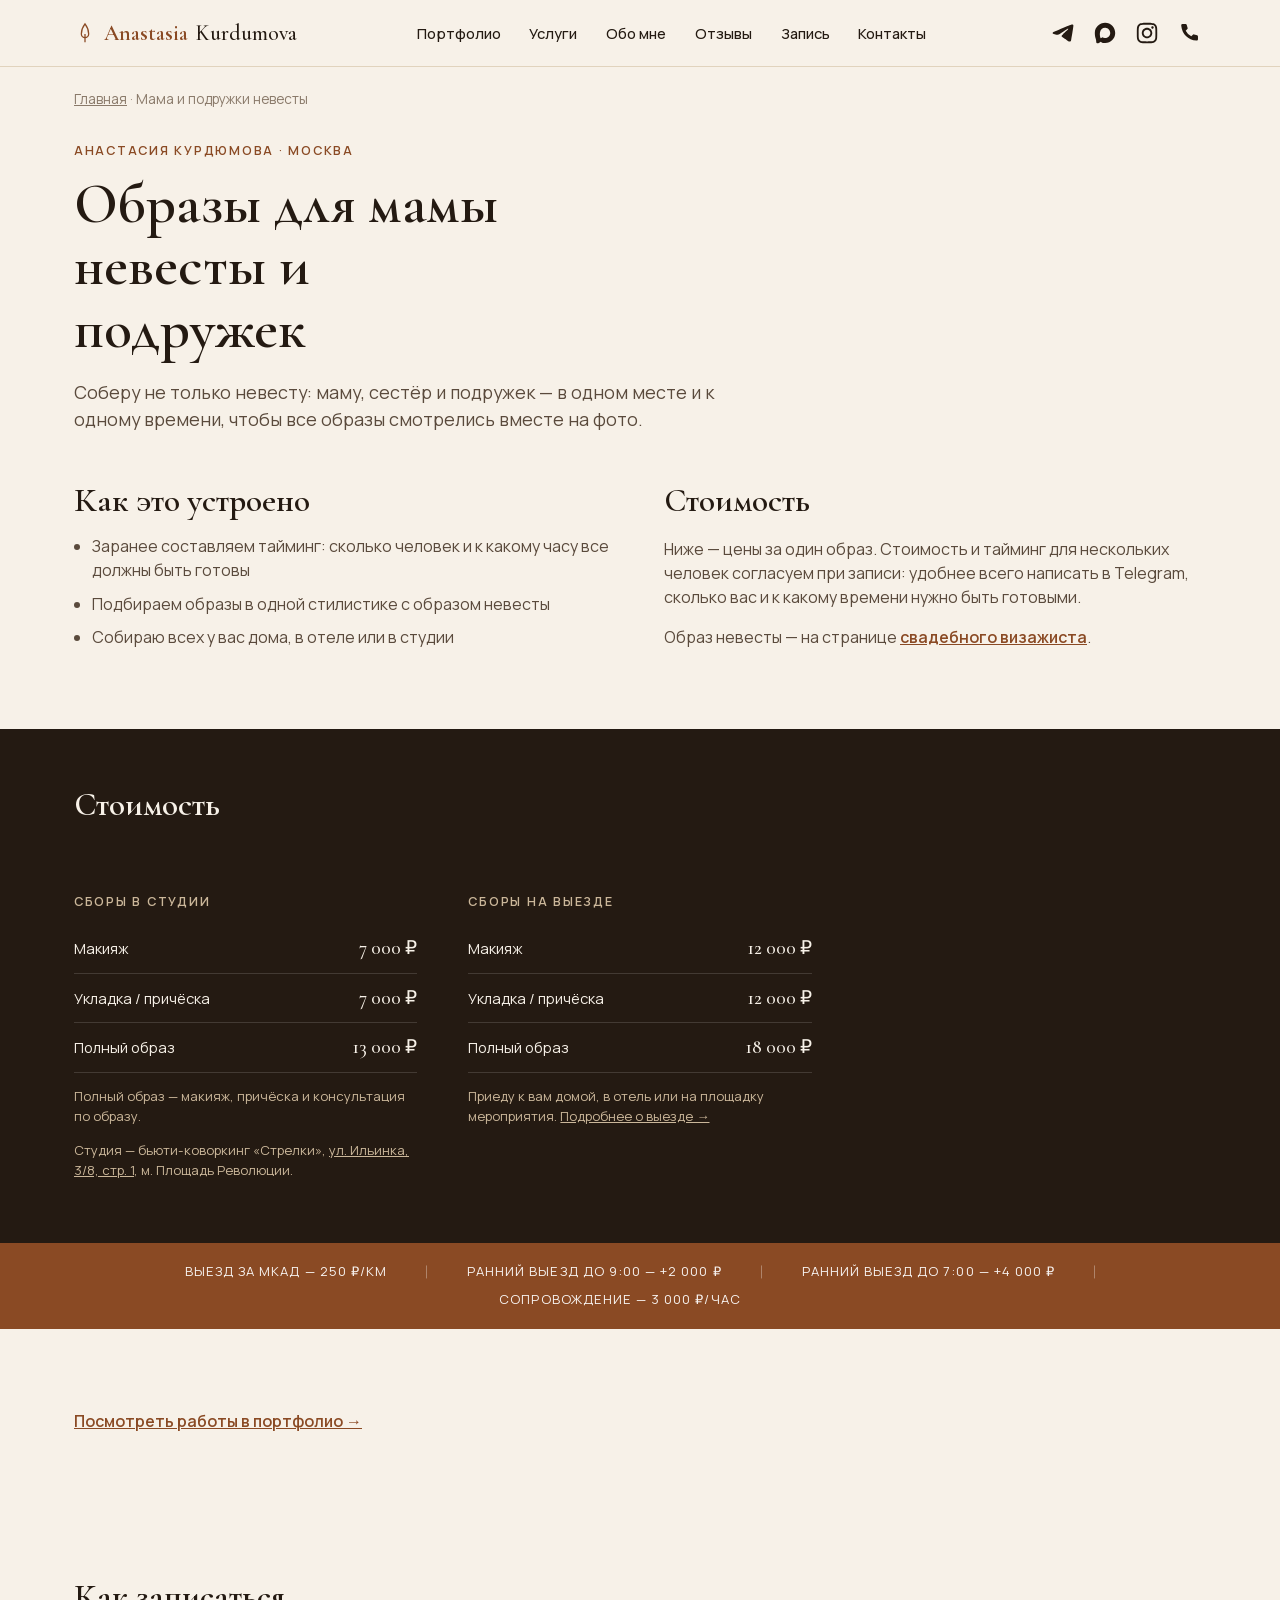
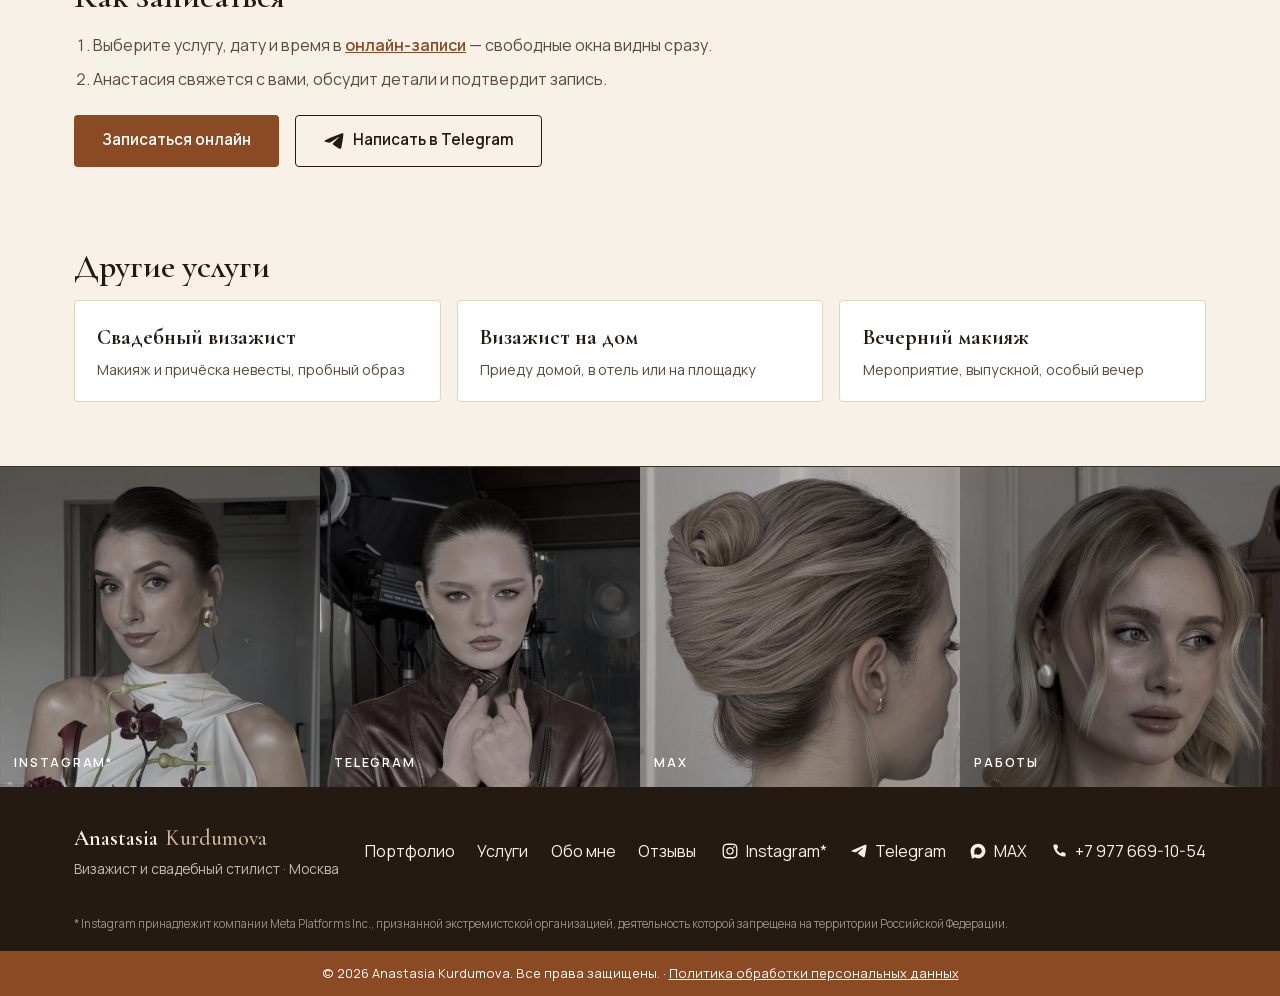
==== commit 681edd03: "Move service-page links out of the footer The footer row is gone. The main page links the three page" ====
--- a/bridal-party/index.html
+++ b/bridal-party/index.html
@@ -231,6 +231,14 @@
       </a>
     </div>
   </section>
+  <section class="lp-section container">
+    <h2 class="section-title">Другие услуги</h2>
+    <div class="lp-related">
+      <a href="../wedding/"><h3>Свадебный визажист</h3><p>Макияж и причёска невесты, пробный образ</p></a>
+      <a href="../home-visit/"><h3>Визажист на дом</h3><p>Приеду домой, в отель или на площадку</p></a>
+      <a href="../evening/"><h3>Вечерний макияж</h3><p>Мероприятие, выпускной, особый вечер</p></a>
+    </div>
+  </section>
 </main>
 
 <footer class="site-footer">
@@ -283,14 +291,6 @@
       </a>
     </div>
   </div>
-  <nav class="container footer-pages" aria-label="Услуги">
-    <a href="../wedding/">Свадебный визажист</a>
-    <a href="../bridal-party/">Мама и подружки невесты</a>
-    <a href="../home-visit/">Визажист на дом</a>
-    <a href="../evening/">Вечерний макияж</a>
-    <a href="../photoshoot/">Макияж для фотосессии</a>
-    <a href="../makeup-for-you/">Уроки макияжа</a>
-  </nav>
   <p class="footer-disclaimer">* Instagram принадлежит компании Meta Platforms Inc., признанной экстремистской организацией, деятельность которой запрещена на территории Российской Федерации.</p>
   <div class="footer-bar">© 2026 Anastasia Kurdumova. Все права защищены. · <a href="../privacy.html">Политика обработки персональных данных</a></div>
 </footer>
--- a/css/style.css
+++ b/css/style.css
@@ -529,9 +529,6 @@
 .footer-links { display: flex; gap: 1.5rem; flex-wrap: wrap; }
 .footer-links a { display: inline-flex; align-items: center; gap: 0.5rem; white-space: nowrap; }
 .footer-links a:hover { color: #cbb79a; }
-/* Страницы услуг — отдельной строкой в подвале (внутренние ссылки для поиска). */
-.footer-pages { display: flex; flex-wrap: wrap; justify-content: center; gap: 0.4rem 1.4rem; padding-bottom: 1.6rem; font-size: 0.88rem; }
-.footer-pages a:hover { color: #cbb79a; }
 .footer-icon { width: 16px; height: 16px; flex-shrink: 0; }
 .footer-disclaimer {
   max-width: 1180px;
@@ -548,6 +545,19 @@
   font-size: 0.8rem;
   padding: 0.8rem 24px;
 }
+
+/* Строка «Также: …» под списком услуг на главной — ссылки на страницы услуг. */
+.services-more { margin-top: 1.4rem; color: #cbb79a; font-size: 0.95rem; }
+.services-more a { color: var(--cream); text-decoration: underline; text-underline-offset: 3px; }
+.services-more a:hover { color: #cbb79a; }
+
+/* Блок «Другие услуги» внизу страниц услуг. */
+.lp-related { display: grid; grid-template-columns: repeat(3, minmax(0, 1fr)); gap: 1rem; }
+.lp-related a { display: block; padding: 1.3rem 1.4rem; border: 1px solid var(--border); border-radius: var(--radius); background: var(--white); transition: border-color 0.2s ease; }
+.lp-related a:hover { border-color: var(--brown-strong); }
+.lp-related h3 { font-family: var(--serif); font-size: 1.35rem; margin: 0 0 0.3rem; }
+.lp-related p { margin: 0; font-size: 0.9rem; color: #5a4a3c; }
+@media (max-width: 760px) { .lp-related { grid-template-columns: minmax(0, 1fr); } }
 
 /* Страницы услуг (wedding/, makeup-for-you/) */
 .lp section { padding-top: 0; padding-bottom: 0; }   /* боковые отступы — от .container */
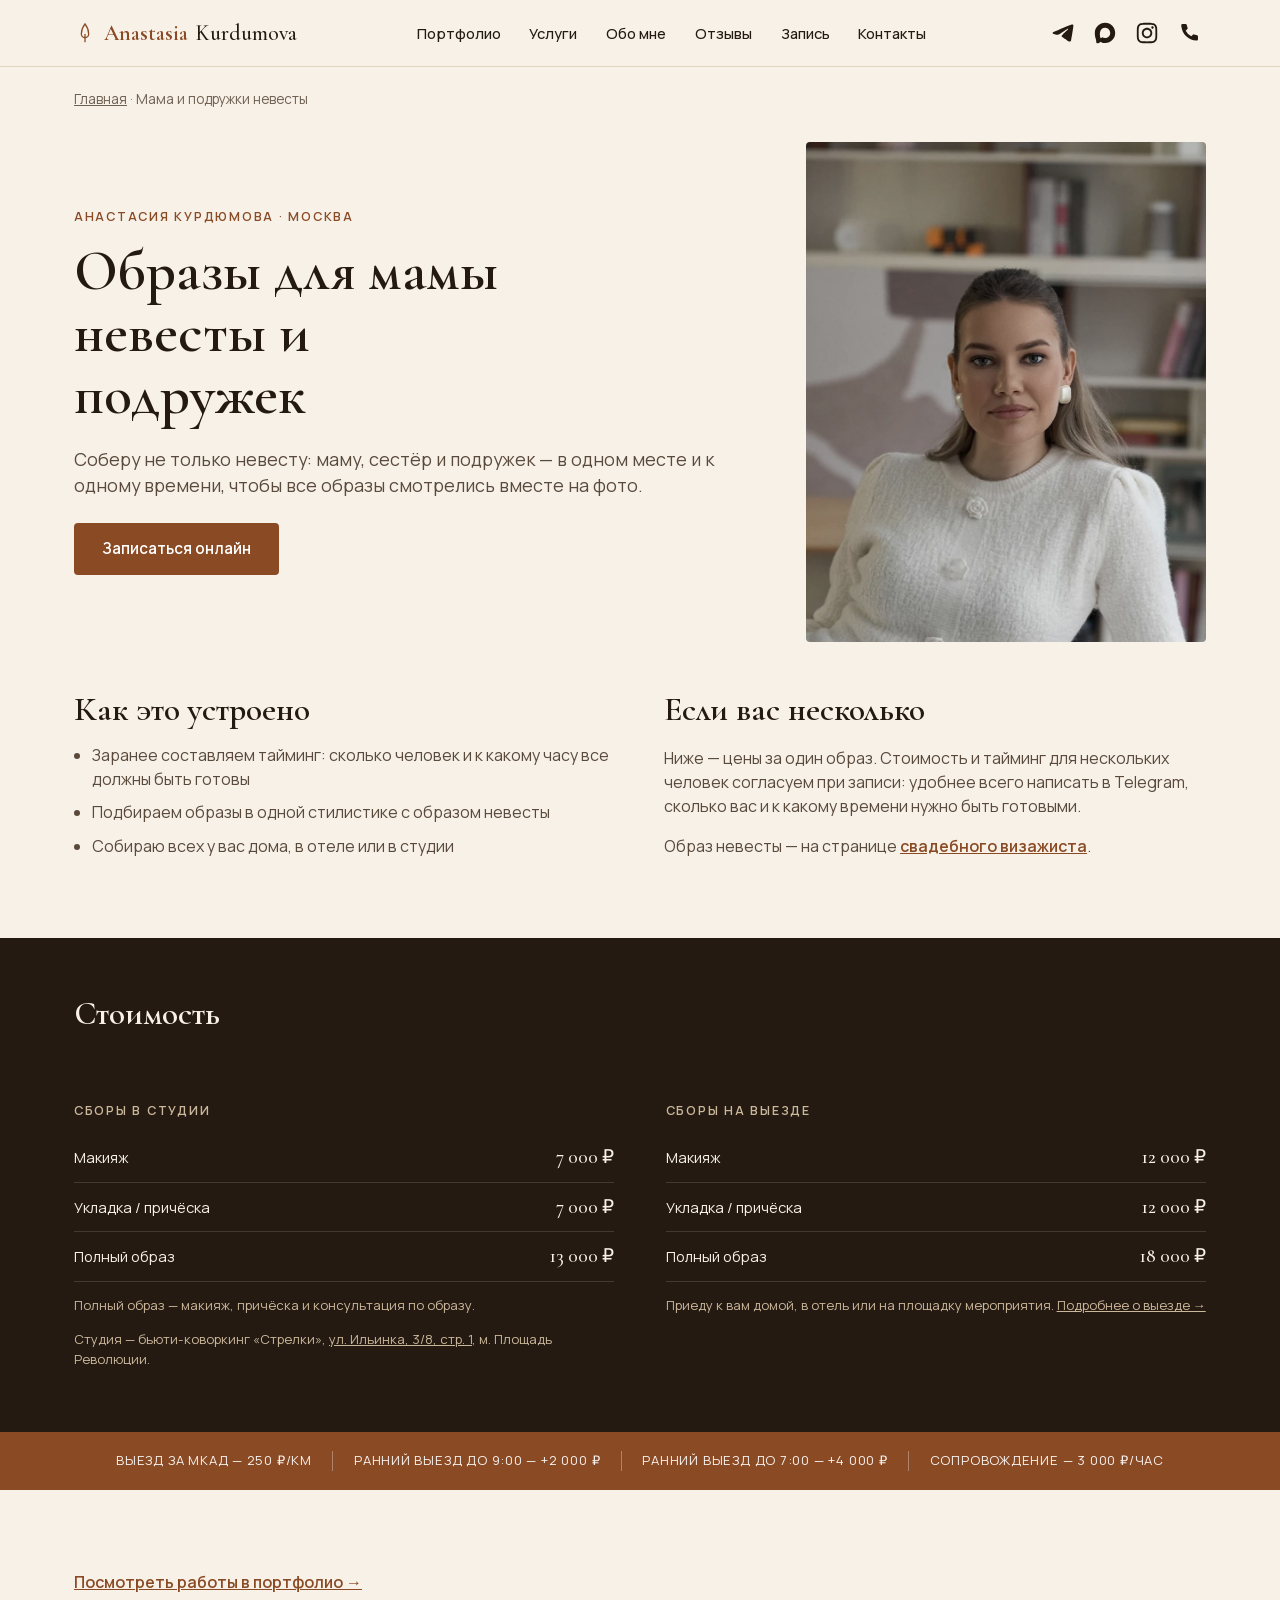
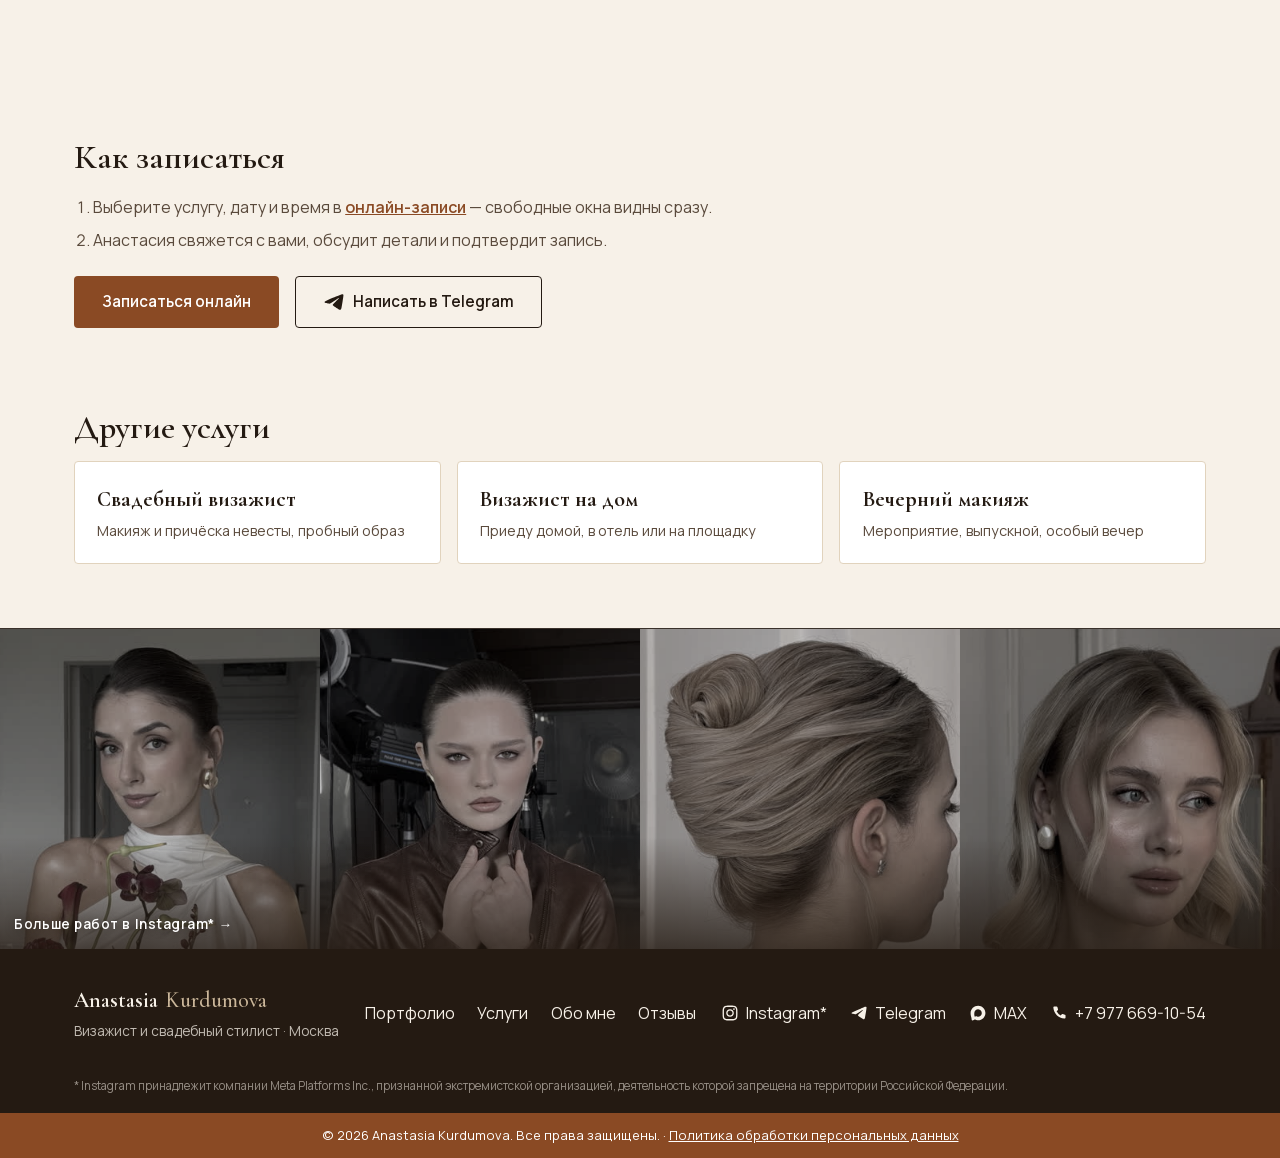
==== commit d84094b0: "Site review fixes: booking, layout, portfolio, motion - Sticky header works again (overflow-x: clip " ====
--- a/bridal-party/index.html
+++ b/bridal-party/index.html
@@ -155,10 +155,16 @@
 <main class="lp">
   <nav class="container lp-crumbs" aria-label="Навигация"><a href="../">Главная</a> · <span>Мама и подружки невесты</span></nav>
   <section class="lp-hero container">
-    <p class="eyebrow">Анастасия Курдюмова · Москва</p>
-    <h1 class="lp-title">Образы для мамы невесты и подружек</h1>
-    <p class="lp-lead">Соберу не только невесту: маму, сестёр и подружек — в одном месте и к одному времени,
-      чтобы все образы смотрелись вместе на фото.</p>
+    <div>
+      <p class="eyebrow">Анастасия Курдюмова · Москва</p>
+      <h1 class="lp-title">Образы для мамы невесты и подружек</h1>
+      <p class="lp-lead">Соберу не только невесту: маму, сестёр и подружек — в одном месте и к одному времени,
+        чтобы все образы смотрелись вместе на фото.</p>
+      <div class="cta-actions lp-actions">
+        <a class="btn btn-primary" href="../#booking">Записаться онлайн</a>
+      </div>
+    </div>
+    <img class="lp-hero-img" width="900" height="1351" fetchpriority="high" decoding="async" src="../images/portfolio/portrait-real.jpg" style="--pos:50% 7%" alt="Анастасия Курдюмова">
   </section>
 
   <section class="lp-section container lp-two">
@@ -171,7 +177,7 @@
       </ul>
     </div>
     <div>
-      <h2 class="section-title">Стоимость</h2>
+      <h2 class="section-title">Если вас несколько</h2>
       <p>Ниже — цены за один образ. Стоимость и тайминг для нескольких человек согласуем при записи:
         удобнее всего написать в Telegram, сколько вас и к какому времени нужно быть готовыми.</p>
       <p>Образ невесты — на странице <a href="../wedding/">свадебного визажиста</a>.</p>
@@ -242,24 +248,15 @@
 </main>
 
 <footer class="site-footer">
-  <div class="footer-social-strip">
-    <a href="https://www.instagram.com/anastasia.kurdumova/" target="_blank" rel="noopener">
-      <span class="eyebrow">Instagram*</span>
-      <img width="760" height="1351" loading="lazy" decoding="async" src="../images/portfolio/wedding-real.jpg" style="--pos:50% 15%" alt="">
-    </a>
-    <a href="https://t.me/NastyaKurdyumova" target="_blank" rel="noopener">
-      <span class="eyebrow">Telegram</span>
-      <img width="760" height="1013" loading="lazy" decoding="async" src="../images/portfolio/evening-real.jpg" style="--pos:50% 20%" alt="">
-    </a>
-    <a href="https://max.ru/u/f9LHodD0cOLhBi33fNEzJmTGlc65yzBXT4VLQVfNH84oaL1QS9gwJpnKSuc" target="_blank" rel="noopener">
-      <span class="eyebrow">MAX</span>
-      <img width="760" height="1351" loading="lazy" decoding="async" src="../images/portfolio/hair-real.jpg" style="--pos:50% 36%" alt="">
-    </a>
-    <a href="https://www.instagram.com/anastasia.kurdumova/" target="_blank" rel="noopener">
-      <span class="eyebrow">Работы</span>
-      <img width="760" height="1351" loading="lazy" decoding="async" src="../images/portfolio/day-real.jpg" style="--pos:50% 17%" alt="">
-    </a>
-  </div>
+  <!-- Полоса работ — одна ссылка на ленту. Подписи каналов на лицах клиенток
+       читались странно, а сами каналы есть строкой ниже. -->
+  <a class="footer-social-strip" href="https://www.instagram.com/anastasia.kurdumova/" target="_blank" rel="noopener">
+    <span class="footer-strip-label">Больше работ в Instagram* →</span>
+    <img width="760" height="1351" loading="lazy" decoding="async" srcset="../images/portfolio/sm/wedding-real.jpg 400w, ../images/portfolio/wedding-real.jpg 760w" sizes="(max-width: 560px) 50vw, 25vw" src="../images/portfolio/wedding-real.jpg" style="--pos:50% 15%" alt="">
+    <img width="760" height="1013" loading="lazy" decoding="async" srcset="../images/portfolio/sm/evening-real.jpg 400w, ../images/portfolio/evening-real.jpg 760w" sizes="(max-width: 560px) 50vw, 25vw" src="../images/portfolio/evening-real.jpg" style="--pos:50% 20%" alt="">
+    <img width="760" height="1351" loading="lazy" decoding="async" srcset="../images/portfolio/sm/hair-real.jpg 400w, ../images/portfolio/hair-real.jpg 760w" sizes="(max-width: 560px) 50vw, 25vw" src="../images/portfolio/hair-real.jpg" style="--pos:50% 36%" alt="">
+    <img width="760" height="1351" loading="lazy" decoding="async" srcset="../images/portfolio/sm/day-real.jpg 400w, ../images/portfolio/day-real.jpg 760w" sizes="(max-width: 560px) 50vw, 25vw" src="../images/portfolio/day-real.jpg" style="--pos:50% 17%" alt="">
+  </a>
 
   <div class="container footer-inner">
     <div class="footer-brand">
--- a/css/style.css
+++ b/css/style.css
@@ -7,6 +7,11 @@
   --accent: #8a5a3c;
   --white: #ffffff;
   --border: #e1d3bd;
+  --dots-h: calc(0.2rem + 24px);
+  /* Движение — с мягким замедлением в конце; цветовые отклики остаются короткими ease. */
+  --ease-out: cubic-bezier(0.22, 1, 0.36, 1);
+  --row-pad: max(24px, calc((100vw - 1180px) / 2 + 24px));   /* край .container для полноширинных полос */
+  --muted: #706152;   /* второстепенный текст: ≥4.5:1 и на --cream, и на --cream-alt */
   --radius: 4px;
   --serif: "Cormorant Garamond", Georgia, serif;
   --script: "Marck Script", cursive;
@@ -14,8 +19,9 @@
 }
 
 * { box-sizing: border-box; }
-html { scroll-behavior: smooth; }
-html, body { overflow-x: hidden; }
+html { scroll-behavior: smooth; scroll-padding-top: 4.5rem; }   /* высота sticky-шапки */
+/* clip, а не hidden: hidden делает body контейнером прокрутки, и sticky-шапка уезжает вместе со страницей. */
+html, body { overflow-x: clip; }
 body {
   margin: 0;
   font-family: var(--sans);
@@ -69,7 +75,7 @@
   font-weight: 600;
   font-size: 0.95rem;
   border: 1px solid transparent;
-  transition: transform 0.15s ease, background 0.15s ease, color 0.15s ease;
+  transition: background 0.15s ease, color 0.15s ease;
   white-space: nowrap;
 }
 .btn-icon { width: 20px; height: 20px; flex-shrink: 0; }
@@ -131,8 +137,12 @@
   border-radius: 50%;
   transition: transform 0.15s ease;
 }
-.header-actions a:hover { transform: translateY(-2px); color: var(--brown-strong); }
+.header-actions a:hover { color: var(--brown-strong); }
+@media (hover: hover) {
+  .header-actions a:hover { transform: translateY(-2px); }
+}
 .header-social-icon { width: 22px; height: 22px; flex-shrink: 0; }
+.nav-contacts { display: none; }
 .burger {
   display: none;
   flex-direction: column;
@@ -147,15 +157,18 @@
 /* Hero — split, full-bleed photo like the reference */
 .hero {
   display: grid;
-  grid-template-columns: minmax(0,1fr) minmax(320px, 0.62fr);
+  grid-template-columns: minmax(0,1fr) minmax(320px, 0.82fr);
   align-items: stretch;
   min-height: 82vh;
+  padding: 0;   /* общий отступ section оставлял полосы фона над фото и под ним */
 }
 .hero-text {
   display: flex;
   flex-direction: column;
   justify-content: center;
   padding: 3rem clamp(24px, 5vw, 72px);
+  /* левый край текста — по краю .container, как у остальных секций */
+  padding-left: var(--row-pad);
 }
 .hero-title {
   font-family: var(--serif);
@@ -179,31 +192,32 @@
 
 /* Fact strip */
 .fact-strip { background: var(--brown-strong); color: var(--white); }
+/* Сетка, а не flex с переносом: при переносе 3 + 1 разделитель повисал в конце строки.
+   Разделитель — левая граница у всех, кроме первого в ряду. */
 .fact-strip-inner {
-  display: flex;
-  flex-wrap: wrap;
+  display: grid;
+  grid-template-columns: repeat(4, auto);
   justify-content: center;
-  gap: 0.5rem 2.5rem;
+  row-gap: 0.6rem;
   padding: 1.2rem 24px;
   text-align: center;
 }
 .fact-strip-inner span {
   font-size: 0.82rem;
   text-transform: uppercase;
-  letter-spacing: 0.08em;
+  letter-spacing: 0.06em;
   opacity: 0.92;
-  position: relative;
-  padding-right: 2.5rem;
-}
-.fact-strip-inner span:not(:last-child)::after {
-  content: "";
-  position: absolute;
-  right: 0;
-  top: 50%;
-  transform: translateY(-50%);
-  width: 1px;
-  height: 1em;
-  background: rgba(255,255,255,0.35);
+  padding: 0 clamp(0.9rem, 1.6vw, 1.4rem);
+  white-space: nowrap;   /* пункт целиком в строке; ряды меняет сетка */
+}
+.fact-strip-inner span + span { border-left: 1px solid rgba(255,255,255,0.35); }
+@media (max-width: 1240px) {
+  .fact-strip-inner { grid-template-columns: repeat(2, auto); }
+  .fact-strip-inner span:nth-child(odd) { border-left: 0; }
+}
+@media (max-width: 560px) {
+  .fact-strip-inner { grid-template-columns: minmax(0, 1fr); }
+  .fact-strip-inner span { border-left: 0; white-space: normal; }
 }
 
 /* About */
@@ -224,20 +238,32 @@
 .services-list { margin-top: 2.5rem; border-top: 1px solid rgba(255,255,255,0.14); }
 .service-row {
   display: grid;
-  grid-template-columns: 3rem 1fr auto 64px;
+  grid-template-columns: 3rem minmax(0, 1fr) auto 64px;
   align-items: center;
   gap: 1.5rem;
-  padding: 1.4rem clamp(24px, 5vw, 72px);
+  /* поля строки — по краю .container: номер встаёт под заголовком «Услуги» */
+  padding: 1.4rem var(--row-pad);
   border-bottom: 1px solid rgba(255,255,255,0.14);
   color: var(--cream);
-  transition: background 0.2s ease, padding-left 0.2s ease;
-}
-.service-row:hover { background: rgba(255,255,255,0.05); padding-left: calc(clamp(24px, 5vw, 72px) + 10px); }
+  transition: background 0.2s ease;
+}
+.service-row:hover { background: rgba(255,255,255,0.05); }
+/* Сдвиг — transform у номера, названия и описания: padding заставлял пересчитывать раскладку
+   каждый кадр. Только с мышью — на телефоне после тапа строка оставалась сдвинутой. */
+.service-row > :is(.service-num, .service-name, .service-desc) { transition: transform 0.3s var(--ease-out); }
+@media (hover: hover) {
+  .service-row:hover > :is(.service-num, .service-name, .service-desc) { transform: translateX(10px); }
+}
 .service-num { font-family: var(--serif); color: #cbb79a; font-size: 1.1rem; }
 .service-name { font-family: var(--serif); font-size: clamp(1.3rem, 2.6vw, 1.9rem); font-weight: 600; margin: 0; line-height: inherit; }
 /* Строка «Визажист · …» стоит внутри H1 ради поиска, но выглядит как прежде. */
 .hero-title .eyebrow { font-family: var(--sans); line-height: 1.5; }
 .service-desc { color: #cbb79a; font-size: 0.9rem; max-width: 360px; display: none; }
+/* На широком экране в строке хватает места на описание услуги. */
+@media (min-width: 1100px) {
+  .service-row { grid-template-columns: 3rem minmax(0, 1fr) minmax(0, 22rem) 7.5rem 64px; }
+  .service-desc { display: block; }
+}
 .service-thumb {
   width: 64px;
   height: 64px;
@@ -273,6 +299,7 @@
   font-size: 1.2rem;
   white-space: nowrap;
 }
+.price-list dd.price-text { font-family: var(--sans); font-size: 0.92rem; }
 .price-note { margin: 0.9rem 0 0; font-size: 0.82rem; line-height: 1.5; color: #cbb79a; }
 .price-note a, .cta-address a { text-decoration: underline; }
 .cta .cta-address { margin: -1rem 0 1.8rem; font-size: 0.9rem; opacity: 0.75; }
@@ -353,7 +380,6 @@
   font-weight: 600;
   color: var(--brown-dark);
 }
-.portfolio-item figcaption .eyebrow { margin-bottom: 0.25rem; }
 
 /* Карусель внутри карточки: несколько кадров одного человека в одном боксе.
    Слайды лежат стопкой, поэтому бокс держит высоту сам — отсюда aspect-ratio. */
@@ -365,26 +391,67 @@
   height: 100%;
   aspect-ratio: auto;
   opacity: 0;
-  transition: opacity 0.4s ease;
+  transition: opacity 0.5s var(--ease-out);
 }
 .pi-stack > .is-active { opacity: 1; }
+/* Точка видна 7px, а нажимается 24px — иначе пальцем в неё не попасть. */
 .pi-dots {
   display: flex;
   justify-content: center;
-  gap: 6px;
-  padding: 0.7rem 0 0;
+  height: var(--dots-h);
+  padding-top: 0.2rem;
 }
 .pi-dots button {
+  width: 24px;
+  height: 24px;
+  padding: 0;
+  border: 0;
+  background: none;
+  cursor: pointer;
+}
+.pi-dots button::before {
+  content: "";
+  display: block;
   width: 7px;
   height: 7px;
+  margin: auto;
+  border-radius: 50%;
+  background: var(--border);
+  transition: background 0.25s ease;
+}
+.pi-dots button.is-active::before { background: var(--brown-strong); }
+/* Кнопка ▶ поверх обложки видео (js/main.js). */
+.pi-video, .testimonial-video { position: relative; }
+.pi-play,
+.pi-stack > .pi-play {
+  position: absolute;
+  inset: auto;
+  top: 50%;
+  left: 50%;
+  width: 64px;
+  height: 64px;
+  margin: -32px 0 0 -32px;
+  aspect-ratio: auto;
   padding: 0;
   border: 0;
   border-radius: 50%;
-  background: var(--border);
+  background: rgba(247, 241, 232, 0.92);
+  color: var(--brown-strong);
+  box-shadow: 0 8px 24px -8px rgba(36, 26, 18, 0.45);
   cursor: pointer;
-  transition: background 0.25s ease;
-}
-.pi-dots button.is-active { background: var(--brown-strong); }
+  opacity: 1;
+  transition: transform 0.3s var(--ease-out), opacity 0.5s var(--ease-out);
+}
+.pi-play svg { width: 28px; height: 28px; display: block; margin: 0 auto; transform: translateX(2px); }
+@media (hover: hover) {
+  .pi-play:hover { transform: scale(1.06); }
+}
+.pi-play:focus-visible { outline: 2px solid var(--cream); outline-offset: 3px; }
+/* В карусели кнопка видна, только пока на экране видео-слайд. */
+.pi-stack > .pi-play { opacity: 0; pointer-events: none; }
+.pi-stack > video.is-active + .pi-play { opacity: 1; pointer-events: auto; }
+/* Карточки без карусели держат место под точки — подписи в ряду на одной высоте. */
+.portfolio-item:not(:has(.pi-dots)) figcaption { margin-top: var(--dots-h); }
 /* Services grid (legacy card fallback, unused but kept minimal) */
 
 /* Why */
@@ -399,7 +466,7 @@
 .why-text h2 { font-family: var(--serif); font-size: 2.2rem; margin: 0 0 2rem; }
 .why-list { display: flex; flex-direction: column; gap: 1.6rem; }
 .why-item { display: flex; gap: 1.2rem; }
-.why-num { font-family: var(--serif); font-size: 1.4rem; color: var(--brown-strong); font-weight: 600; }
+.why-num { font-family: var(--serif); font-size: 1.4rem; color: var(--brown-strong); font-weight: 600; font-variant-numeric: tabular-nums; flex: 0 0 1.6em; }
 .why-item h3 { margin: 0 0 0.3rem; font-size: 1.05rem; }
 .why-item p { margin: 0; color: #5a4a3c; font-size: 0.92rem; }
 
@@ -414,7 +481,7 @@
   justify-content: center;
   align-items: center;
   gap: 2.5rem;
-  animation: rv-in 0.35s ease;
+  animation: rv-in 0.45s var(--ease-out);
 }
 .rv-slide.has-text { grid-template-columns: 320px minmax(0, 34em); }
 .rv-slide[hidden] { display: none; }
@@ -447,7 +514,7 @@
 .rv-prev::before { transform: translateX(2px) rotate(-135deg); }
 .rv-next { right: 0; }
 .rv-next::before { transform: translateX(-2px) rotate(45deg); }
-.rv-dots { padding-top: 1.2rem; }
+.rv-dots { height: auto; padding-top: 1.2rem; }
 .testimonial-text {
   margin: 0;
   max-width: 34em;
@@ -494,24 +561,31 @@
 /* Footer */
 .site-footer { background: var(--brown-dark); color: var(--cream); border-top: 1px solid rgba(255,255,255,0.1); }
 .footer-social-strip {
+  position: relative;
   display: grid;
   grid-template-columns: repeat(4, minmax(0,1fr));
 }
-.footer-social-strip a {
-  position: relative;
-  aspect-ratio: 1/1;
-  overflow: hidden;
-  display: block;
-}
-.footer-social-strip img { width: 100%; height: 100%; object-fit: cover; filter: grayscale(60%) brightness(0.75); transition: filter 0.2s ease; }
-.footer-social-strip a:hover img { filter: grayscale(0%) brightness(0.9); }
-.footer-social-strip .eyebrow {
+.footer-social-strip img { width: 100%; height: 100%; aspect-ratio: 1/1; object-fit: cover; filter: grayscale(60%) brightness(0.75); transition: filter 0.2s ease; }
+.footer-social-strip:hover img { filter: grayscale(0%) brightness(0.9); }
+/* Затемнение снизу: подпись стоит на светлых кадрах (белое платье) и терялась. */
+.footer-social-strip::after {
+  content: "";
+  position: absolute;
+  inset: auto 0 0 0;
+  height: 35%;
+  background: linear-gradient(transparent, rgba(36, 26, 18, 0.75));
+  pointer-events: none;
+}
+.footer-strip-label {
   position: absolute;
   left: 0.9rem;
   bottom: 0.9rem;
+  z-index: 1;
   color: var(--white);
-  margin: 0;
-  z-index: 1;
+  font-size: 0.85rem;
+  font-weight: 600;
+  letter-spacing: 0.04em;
+  text-shadow: 0 1px 8px rgba(36, 26, 18, 0.6);
 }
 .footer-inner {
   display: flex;
@@ -562,11 +636,14 @@
 /* Страницы услуг (wedding/, makeup-for-you/) */
 .lp section { padding-top: 0; padding-bottom: 0; }   /* боковые отступы — от .container */
 .lp .section-title { font-size: clamp(1.6rem, 3vw, 2.1rem); line-height: 1.2; }
-.lp-crumbs { padding-top: 1.4rem; font-size: 0.85rem; color: #8a7a6a; }
+.lp-crumbs { padding-top: 1.4rem; font-size: 0.85rem; color: var(--muted); }
 .lp-crumbs a { text-decoration: underline; }
 .lp .lp-hero { padding-top: 2rem; padding-bottom: 3rem; }
 .lp-title { font-family: var(--serif); font-size: clamp(2.2rem, 5vw, 3.6rem); line-height: 1.08; font-weight: 600; margin: 0 0 1.2rem; max-width: 16ch; }
 .lp-lead { font-size: 1.12rem; max-width: 640px; color: #5a4a3c; margin: 0; }
+/* Первый экран страницы услуги: текст с кнопкой записи и кадр по теме справа. */
+.lp .lp-hero { display: grid; grid-template-columns: minmax(0, 1fr) minmax(0, 400px); gap: 3rem; align-items: center; }
+.lp-hero-img { width: 100%; aspect-ratio: 4 / 5; object-fit: cover; border-radius: var(--radius); }
 .lp .lp-section { padding-bottom: 4rem; }
 .lp .fact-strip + .lp-section { padding-top: 3.5rem; }
 .lp-two { display: grid; grid-template-columns: repeat(2, minmax(0, 1fr)); gap: 3rem; }
@@ -575,10 +652,13 @@
 .lp-list li { margin-bottom: 0.6rem; }
 .lp .lp-prices { padding: 3.5rem 0 2.5rem; }
 .lp-pricing-one { grid-template-columns: minmax(0, 420px); }
+/* На страницах услуг колонок прайса две, а не три — без пустой трети справа. */
+.lp .pricing:not(.lp-pricing-one) { grid-template-columns: repeat(2, minmax(0, 1fr)); }
+.lp .price-col:last-child { grid-column: auto; }
 .lp-gallery { display: grid; grid-template-columns: repeat(3, minmax(0, 1fr)); gap: 0.8rem; }
 .lp-gallery figure { margin: 0; }
 .lp-gallery img { width: 100%; aspect-ratio: 3 / 4; object-fit: cover; object-position: 50% 20%; border-radius: var(--radius); }
-.lp-gallery figcaption { font-size: 0.85rem; color: #8a7a6a; margin-top: 0.4rem; }
+.lp-gallery figcaption { font-size: 0.85rem; color: var(--muted); margin-top: 0.4rem; }
 .lp-more { margin-top: 1.5rem; }
 .lp-more a, .lp-steps a, .lp-two a { color: var(--brown-strong); font-weight: 600; text-decoration: underline; }
 .lp .lp-cta { padding-top: 4rem; padding-bottom: 5rem; }
@@ -587,13 +667,20 @@
 .lp-actions { justify-content: flex-start; margin-top: 1.5rem; }
 @media (max-width: 760px) {
   .lp-two { grid-template-columns: minmax(0, 1fr); gap: 1.5rem; }
+  /* на телефоне кадр над текстом и пониже, чтобы кнопка осталась в первом экране */
+  .lp .lp-hero { grid-template-columns: minmax(0, 1fr); gap: 1.5rem; padding-top: 1.2rem; }
+  .lp-hero-img { order: -1; aspect-ratio: 3 / 2; }
   .lp-gallery { grid-template-columns: repeat(2, minmax(0, 1fr)); }
+  .lp .pricing:not(.lp-pricing-one) { grid-template-columns: minmax(0, 1fr); }
 }
 
 /* Онлайн-запись. Чипы услуг и времени — те же, что в фильтре портфолио (.pf-filters). */
 .booking { background: var(--cream-alt); }
-.bk-fallback { margin-top: 1.5rem; }
-.bk-fallback a { color: var(--brown-strong); font-weight: 600; text-decoration: underline; }
+.bk-fallback { margin-top: 2rem; }
+.bk-fallback p { margin: 0 0 1.2rem; font-weight: 600; }
+.bk-fallback[hidden] { display: none; }
+/* Ошибка загрузки месяца — сразу под календарём, где её и ищут. */
+.bk-load-error { margin: 0.8rem 0 0; color: var(--brown-strong); font-weight: 600; }
 .bk { max-width: 720px; margin: 2.5rem auto 0; }
 .bk-step { border: 0; margin: 0 0 2rem; padding: 0; min-width: 0; }
 .bk-step legend {
@@ -604,7 +691,7 @@
   padding: 0;
 }
 .bk .pf-filters { justify-content: flex-start; margin: 0; }
-.bk-hint { margin: 0; color: #8a7a6a; font-size: 0.9rem; }
+.bk-hint { margin: 0; color: var(--muted); font-size: 0.9rem; }
 .bk-month { display: flex; align-items: center; justify-content: space-between; margin-bottom: 0.8rem; }
 .bk-month button {
   font: inherit;
@@ -618,8 +705,19 @@
   cursor: pointer;
 }
 .bk-month button:disabled { opacity: 0.3; cursor: default; }
+.bk-month select {
+  font: inherit;
+  font-weight: 700;
+  color: var(--brown-dark);
+  background: var(--white);
+  border: 1px solid var(--border);
+  border-radius: 999px;
+  padding: 0.5rem 1rem;
+  min-height: 44px;
+  cursor: pointer;
+}
 .bk-weekdays, .bk-days { display: grid; grid-template-columns: repeat(7, minmax(0, 1fr)); gap: 0.35rem; }
-.bk-weekdays { font-size: 0.75rem; color: #8a7a6a; text-align: center; margin-bottom: 0.35rem; }
+.bk-weekdays { font-size: 0.75rem; color: var(--muted); text-align: center; margin-bottom: 0.35rem; }
 .bk-days button {
   font: inherit;
   height: 44px;
@@ -662,7 +760,7 @@
 .bk-place input { accent-color: var(--brown-strong); margin: 0; }
 .bk-studio { margin: 0; font-size: 0.9rem; color: var(--brown); }
 .bk-fields [hidden] { display: none; }
-.bk-note { font-weight: 400; font-size: 0.78rem; color: #8a7a6a; }
+.bk-note { font-weight: 400; font-size: 0.78rem; color: var(--muted); }
 .bk-consent a, .footer-bar a { text-decoration: underline; }
 
 /* Политика и согласие (privacy.html, consent.html) */
@@ -672,7 +770,7 @@
 .doc p { margin: 0 0 0.8rem; color: #3d3128; }
 .doc a { color: var(--brown-strong); text-decoration: underline; }
 .doc-back { font-size: 0.9rem; }
-.doc-date { color: #8a7a6a; font-size: 0.9rem; }
+.doc-date { color: var(--muted); font-size: 0.9rem; }
 .doc-table { width: 100%; border-collapse: collapse; margin: 0.5rem 0 1.2rem; font-size: 0.95rem; }
 .doc-table th, .doc-table td { text-align: left; vertical-align: top; padding: 0.7rem 0.8rem; border-top: 1px solid var(--border); }
 .doc-table th { width: 32%; font-weight: 600; color: var(--brown); }
@@ -688,7 +786,9 @@
 /* Responsive */
 @media (max-width: 900px) {
   .hero { grid-template-columns: minmax(0,1fr); min-height: auto; }
-  .hero-media { order: -1; min-height: 46vh; }
+  /* фото пониже, чтобы кнопка записи помещалась в первый экран телефона */
+  .hero-media { order: -1; min-height: 38vh; }
+  .hero-text { padding-top: 1.8rem; padding-bottom: 2.4rem; }
   /* фото над текстом: кадр шире, поэтому якорь выше — иначе срезает макушку */
   .hero-media img { object-position: 50% 26%; }
   .about-inner, .why-inner { grid-template-columns: minmax(0,1fr); }
@@ -714,12 +814,19 @@
     padding: 1.5rem 0;
     gap: 1.2rem;
     transform: translateY(-130%);
-    transition: transform 0.25s ease;
+    /* visibility выключается после выезда — иначе Tab и экранный диктор ходят по невидимым ссылкам */
+    visibility: hidden;
+    transition: transform 0.35s var(--ease-out), visibility 0s 0.35s;
     z-index: 50;
   }
-  .nav.open { transform: translateY(0); }
+  .nav.open { transform: translateY(0); visibility: visible; transition: transform 0.35s var(--ease-out); }
+  .nav-contacts { display: flex; gap: 0.8rem; padding-top: 1rem; border-top: 1px solid var(--border); }
+  .nav-contacts a { display: inline-flex; align-items: center; justify-content: center; width: 44px; height: 44px; }
   .header-actions { display: none; }
-  .burger { display: flex; }
+  /* 44px для пальца; отрицательный margin — чтобы шапка не стала выше (меню выезжает от 64px) */
+  .burger { display: flex; width: 44px; height: 44px; margin: -6px -8px -6px 0; justify-content: center; align-items: center; }
+  /* палец — минимум 44px по высоте; на десктопе чипы остаются компактными */
+  .pf-filters button { min-height: 44px; }
   section { padding: 3.2rem 0; }
   .service-row { grid-template-columns: 2.2rem 1fr 48px; gap: 0.2rem 1rem; }
   .service-num { grid-column: 1; grid-row: 1; }
@@ -733,15 +840,14 @@
   .portfolio-grid { grid-template-columns: repeat(2, minmax(0,1fr)); }
   .footer-social-strip { grid-template-columns: repeat(2, minmax(0,1fr)); }
   .hero-actions .btn { width: 100%; justify-content: center; }
-  .fact-strip-inner span:nth-child(2n)::after { display: none; }
   .bk-fields { grid-template-columns: minmax(0, 1fr); }
-  .bk-submit { width: 100%; justify-content: center; }
+  .bk-submit, .cta-actions .btn { width: 100%; justify-content: center; }
 }
 
 @media (prefers-reduced-motion: reduce) {
-  .pi-stack > * { transition: none; }
+  .pi-stack > *, .pi-play, .nav, .nav.open { transition: none; }
   /* Плавная прокрутка и выезд слайда отзывов — тоже движение, которое просили выключить. */
   html { scroll-behavior: auto; }
   .rv-slide { animation: none; }
-  .hero-media img, .about-media img, .why-media img { transition: none; }
-}
+  .service-row > *, .header-actions a, .pi-play { transform: none !important; }
+}
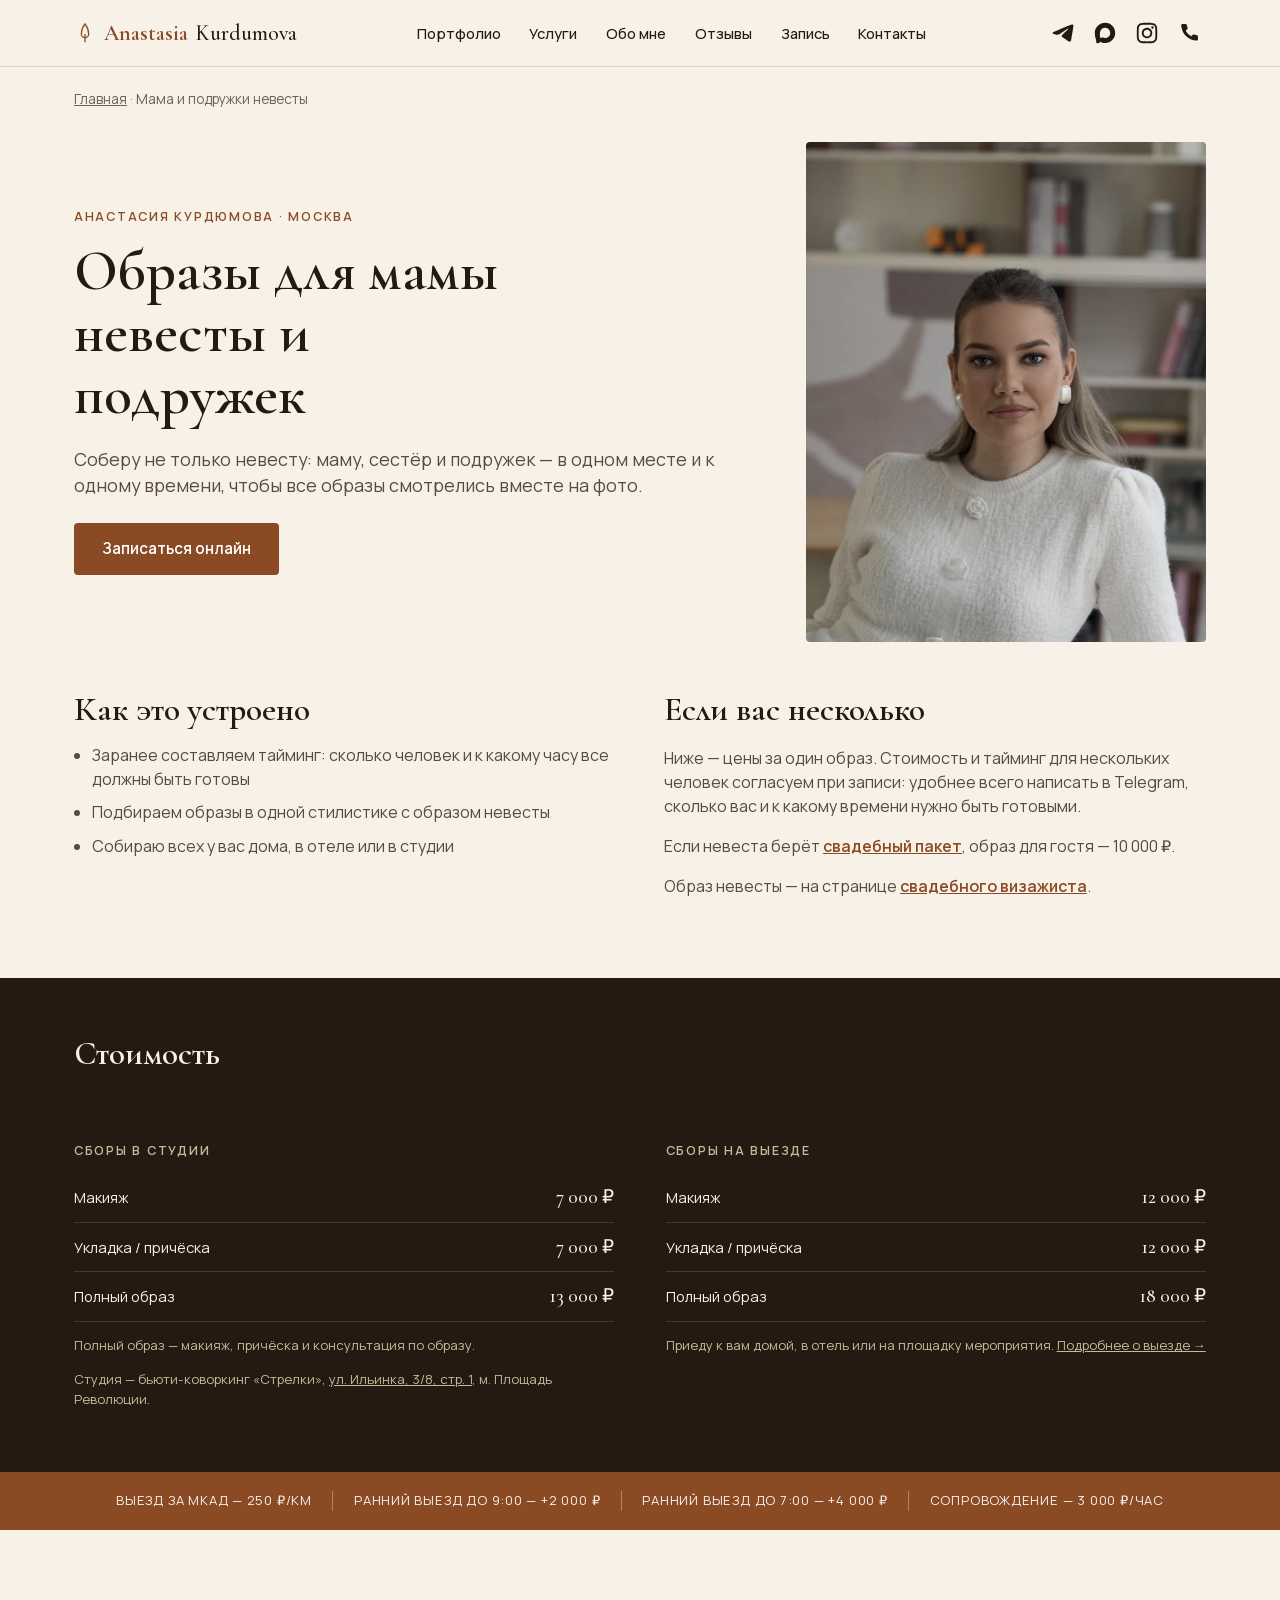
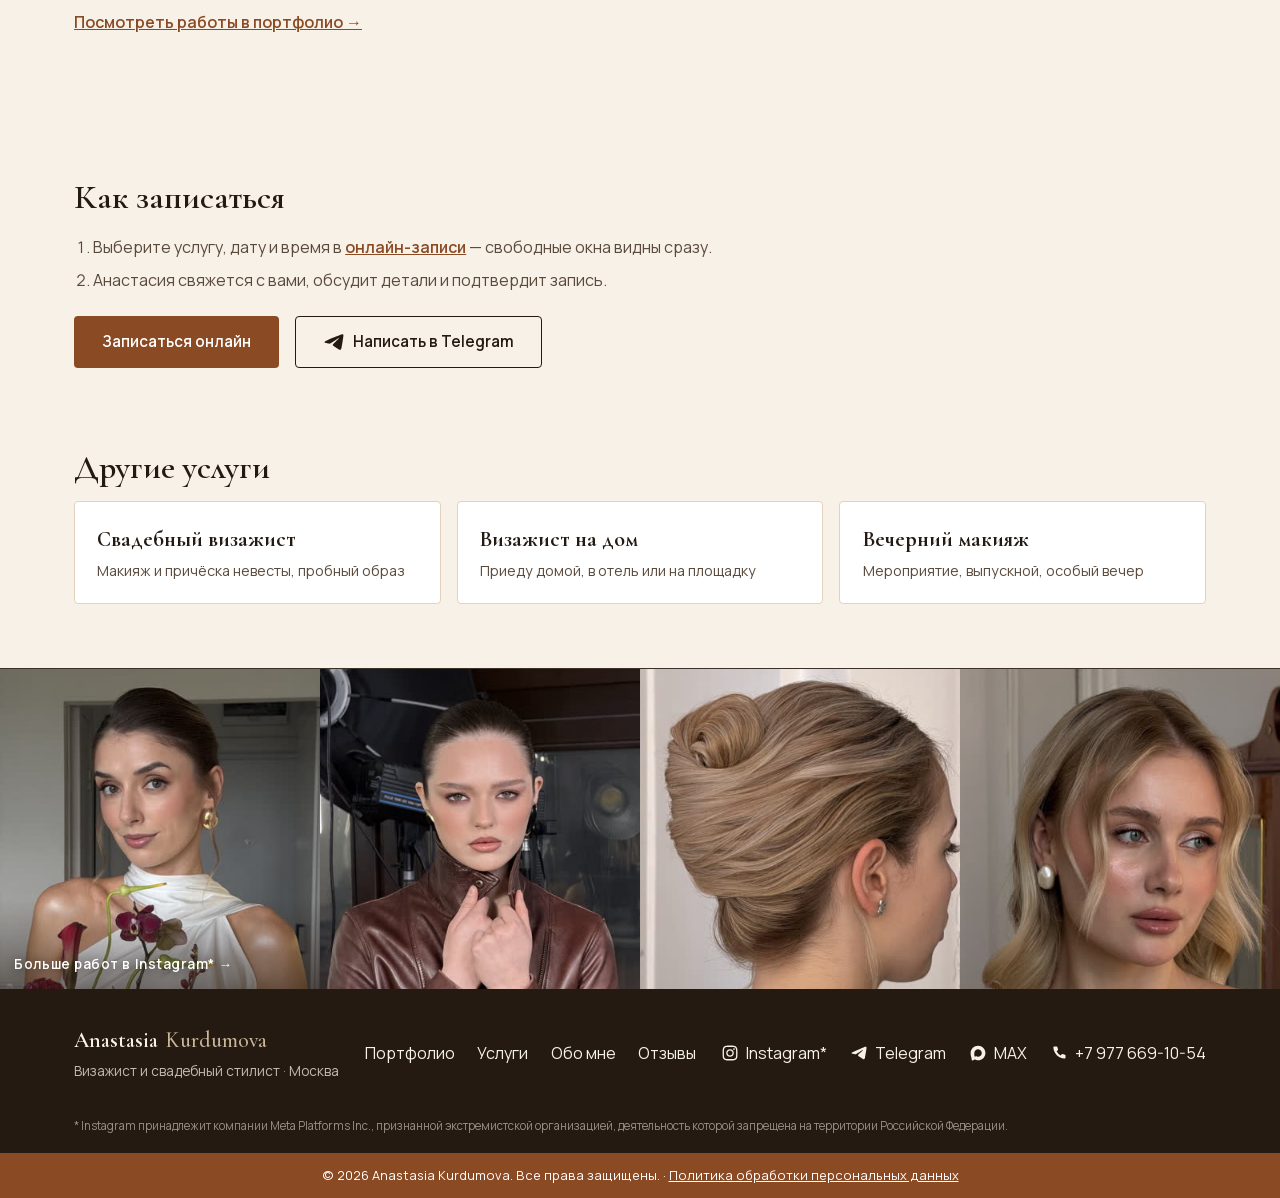
==== commit 813cd12c: "Wedding packages on the site: wedding page, home pricing, guest look Co-Authored-By: Claude Opus 5.5" ====
--- a/bridal-party/index.html
+++ b/bridal-party/index.html
@@ -33,6 +33,12 @@
     "offers": [
       {
         "@type": "Offer",
+        "name": "Образ для гостя к свадебному пакету невесты",
+        "price": "10000",
+        "priceCurrency": "RUB"
+      },
+      {
+        "@type": "Offer",
         "name": "Макияж в студии",
         "price": "7000",
         "priceCurrency": "RUB"
@@ -180,6 +186,7 @@
       <h2 class="section-title">Если вас несколько</h2>
       <p>Ниже — цены за один образ. Стоимость и тайминг для нескольких человек согласуем при записи:
         удобнее всего написать в Telegram, сколько вас и к какому времени нужно быть готовыми.</p>
+      <p>Если невеста берёт <a href="../wedding/#packages">свадебный пакет</a>, образ для гостя — 10 000 ₽.</p>
       <p>Образ невесты — на странице <a href="../wedding/">свадебного визажиста</a>.</p>
     </div>
   </section>
--- a/css/style.css
+++ b/css/style.css
@@ -75,16 +75,21 @@
   font-weight: 600;
   font-size: 0.95rem;
   border: 1px solid transparent;
-  transition: background 0.15s ease, color 0.15s ease;
+  /* Заливка при наведении наплывает слева, а не меняет цвет рывком. */
+  background-image: linear-gradient(var(--fill), var(--fill));
+  background-repeat: no-repeat;
+  background-origin: border-box;   /* заливка и под рамкой — без каймы старого цвета */
+  background-size: 0 100%;
+  transition: background-size 0.5s var(--ease-out), color 0.3s ease;
   white-space: nowrap;
 }
+@media (hover: hover) { .btn:hover { background-size: 100% 100%; } }
 .btn-icon { width: 20px; height: 20px; flex-shrink: 0; }
-.btn-primary { background: var(--brown-strong); color: var(--white); }
-.btn-primary:hover { background: var(--brown-dark); }
-.btn-ghost { border-color: var(--brown-dark); color: var(--brown-dark); }
-.btn-ghost:hover { background: var(--brown-dark); color: var(--white); }
-.btn-ghost-light { border-color: var(--cream); color: var(--cream); }
-.btn-ghost-light:hover { background: var(--cream); color: var(--brown-dark); }
+.btn-primary { background-color: var(--brown-strong); color: var(--white); --fill: var(--brown-dark); }
+.btn-ghost { border-color: var(--brown-dark); color: var(--brown-dark); --fill: var(--brown-dark); }
+@media (hover: hover) { .btn-ghost:hover { color: var(--white); } }
+.btn-ghost-light { border-color: var(--cream); color: var(--cream); --fill: var(--cream); }
+@media (hover: hover) { .btn-ghost-light:hover { color: var(--brown-dark); } }
 
 /* Header */
 .site-header {
@@ -127,6 +132,23 @@
   color: var(--brown-dark);
 }
 .nav a:hover { color: var(--brown-strong); }
+/* Тонкая линия под пунктом меню: прорисовывается слева, при уходе мыши убегает вправо. */
+.nav a, .footer-nav a { position: relative; }
+.nav a::after, .footer-nav a::after {
+  content: "";
+  position: absolute;
+  left: 0;
+  right: 0;
+  bottom: -3px;
+  height: 1px;
+  background: currentColor;
+  transform: scaleX(0);
+  transform-origin: right;
+  transition: transform 0.45s var(--ease-out);
+}
+@media (hover: hover) {
+  .nav a:hover::after, .footer-nav a:hover::after { transform: scaleX(1); transform-origin: left; }
+}
 .header-actions { display: flex; align-items: center; gap: 0.5rem; flex-shrink: 0; }
 .header-actions a {
   display: inline-flex;
@@ -180,7 +202,7 @@
 .accent-text { color: var(--brown-strong); }
 .hero-desc { color: #5a4a3c; max-width: 460px; margin-bottom: 2rem; }
 .hero-actions { display: flex; gap: 1rem; flex-wrap: wrap; }
-.hero-media { position: relative; min-height: 340px; }
+.hero-media { position: relative; min-height: 340px; overflow: hidden; }   /* фото при появлении крупнее рамки */
 .hero-media img {
   width: 100%;
   height: 100%;
@@ -189,6 +211,33 @@
   position: absolute;
   inset: 0;
 }
+
+/* Первый экран при открытии: фото проявляется шторкой снизу вверх и чуть отдаляется,
+   текст поднимается по очереди. Страницы услуг — то же на .lp-hero. */
+.hero-media img, .lp-hero-img { animation: hero-photo 1.5s var(--ease-out) both; }
+.hero-title, .hero-desc, .hero-actions, .lp-hero > div > * { animation: rise 0.9s var(--ease-out) both; }
+.hero-title, .lp-hero > div > :nth-child(1) { animation-delay: 0.25s; }
+.hero-desc, .lp-hero > div > :nth-child(2) { animation-delay: 0.4s; }
+.hero-actions, .lp-hero > div > :nth-child(3) { animation-delay: 0.55s; }
+.lp-hero > div > :nth-child(n+4) { animation-delay: 0.7s; }
+@keyframes hero-photo { from { clip-path: inset(100% 0 0 0); transform: scale(1.08); } to { clip-path: inset(0); transform: none; } }
+@keyframes rise { from { opacity: 0; transform: translateY(18px); } }
+
+/* Появление при прокрутке: js/main.js ставит .reveal только блокам ниже первого экрана,
+   а .is-in — когда блок доходит до экрана. Анимация, а не transition: transition
+   у строк услуг и карточек уже занят откликом на наведение. */
+.reveal:not(.is-in) { opacity: 0; }
+.reveal.is-in { animation: rise 0.9s var(--ease-out) backwards; }
+/* Фото портфолио открываются шторкой сверху вниз, как в журнале. */
+.portfolio-item.reveal.is-in { animation: curtain 1.1s var(--ease-out) backwards; }
+@keyframes curtain { from { clip-path: inset(0 0 100% 0); } }
+
+/* Переход между главной и страницами услуг — плавное перетекание вместо рывка.
+   Шапка своя у каждой страницы, но одинаковая: даём ей имя, чтобы она стояла на месте. */
+@view-transition { navigation: auto; }
+.site-header { view-transition-name: site-header; }
+::view-transition-group(*), ::view-transition-old(*), ::view-transition-new(*) { animation-duration: 0.5s; }
+::view-transition-group(*) { animation-timing-function: var(--ease-out); }
 
 /* Fact strip */
 .fact-strip { background: var(--brown-strong); color: var(--white); }
@@ -217,7 +266,7 @@
 }
 @media (max-width: 560px) {
   .fact-strip-inner { grid-template-columns: minmax(0, 1fr); }
-  .fact-strip-inner span { border-left: 0; white-space: normal; }
+  .fact-strip-inner span, .fact-strip-inner span + span { border-left: 0; white-space: normal; }
 }
 
 /* About */
@@ -247,7 +296,7 @@
   color: var(--cream);
   transition: background 0.2s ease;
 }
-.service-row:hover { background: rgba(255,255,255,0.05); }
+@media (hover: hover) { .service-row:hover { background: rgba(255,255,255,0.05); } }
 /* Сдвиг — transform у номера, названия и описания: padding заставлял пересчитывать раскладку
    каждый кадр. Только с мышью — на телефоне после тапа строка оставалась сдвинутой. */
 .service-row > :is(.service-num, .service-name, .service-desc) { transition: transform 0.3s var(--ease-out); }
@@ -272,7 +321,7 @@
   border: 1px solid rgba(255,255,255,0.25);
 }
 .service-thumb img { width: 100%; height: 100%; object-fit: cover; filter: grayscale(35%); transition: filter 0.2s ease; }
-.service-row:hover .service-thumb img { filter: grayscale(0%); }
+@media (hover: hover) { .service-row:hover .service-thumb img { filter: grayscale(0%); } }
 .service-price { font-family: var(--serif); font-size: 1.15rem; color: #cbb79a; white-space: nowrap; justify-self: end; }
 
 /* Стоимость — три воздушные колонки на тёмном фоне «Услуг» */
@@ -346,7 +395,7 @@
   cursor: pointer;
   transition: background 0.2s ease, color 0.2s ease, border-color 0.2s ease;
 }
-.pf-filters button:hover { border-color: var(--brown-strong); }
+@media (hover: hover) { .pf-filters button:hover { border-color: var(--brown-strong); } }
 .pf-filters button.is-active {
   background: var(--brown-strong);
   border-color: var(--brown-strong);
@@ -371,7 +420,7 @@
   aspect-ratio: 9/16;
   object-fit: cover;
   display: block;
-  background: var(--brown-dark);
+  background: var(--border);   /* светлая заглушка до загрузки кадра: тёмная вспыхивала при смене на фото */
 }
 .portfolio-item figcaption {
   padding: 0.8rem 1rem;
@@ -499,7 +548,7 @@
   z-index: 2;
   transition: background 0.2s ease, border-color 0.2s ease;
 }
-.rv-nav:hover { background: var(--brown-strong); border-color: var(--brown-strong); }
+@media (hover: hover) { .rv-nav:hover { background: var(--brown-strong); border-color: var(--brown-strong); } }
 .rv-nav::before {
   content: "";
   display: block;
@@ -509,7 +558,7 @@
   border-top: 1.5px solid var(--brown);
   border-right: 1.5px solid var(--brown);
 }
-.rv-nav:hover::before { border-color: var(--white); }
+@media (hover: hover) { .rv-nav:hover::before { border-color: var(--white); } }
 .rv-prev { left: 0; }
 .rv-prev::before { transform: translateX(2px) rotate(-135deg); }
 .rv-next { right: 0; }
@@ -562,18 +611,23 @@
 .site-footer { background: var(--brown-dark); color: var(--cream); border-top: 1px solid rgba(255,255,255,0.1); }
 .footer-social-strip {
   position: relative;
+  overflow: hidden;   /* приближение кадров при наведении не вылезает за полосу */
   display: grid;
   grid-template-columns: repeat(4, minmax(0,1fr));
 }
-.footer-social-strip img { width: 100%; height: 100%; aspect-ratio: 1/1; object-fit: cover; filter: grayscale(60%) brightness(0.75); transition: filter 0.2s ease; }
-.footer-social-strip:hover img { filter: grayscale(0%) brightness(0.9); }
-/* Затемнение снизу: подпись стоит на светлых кадрах (белое платье) и терялась. */
+/* Кадры сразу цветные — без обесцвечивания и затемнения. */
+.footer-social-strip img { width: 100%; height: 100%; aspect-ratio: 1/1; object-fit: cover; transition: transform 0.4s var(--ease-out); }
+@media (hover: hover) { .footer-social-strip:hover img { transform: scale(1.04); } }
+/* Тень только под подписью (первый кадр): белый текст не теряется на светлом платье,
+   остальные кадры не притемняются. */
 .footer-social-strip::after {
   content: "";
   position: absolute;
-  inset: auto 0 0 0;
-  height: 35%;
-  background: linear-gradient(transparent, rgba(36, 26, 18, 0.75));
+  left: 0;
+  bottom: 0;
+  width: 25%;
+  height: 28%;
+  background: linear-gradient(transparent, rgba(36, 26, 18, 0.6));
   pointer-events: none;
 }
 .footer-strip-label {
@@ -628,7 +682,7 @@
 /* Блок «Другие услуги» внизу страниц услуг. */
 .lp-related { display: grid; grid-template-columns: repeat(3, minmax(0, 1fr)); gap: 1rem; }
 .lp-related a { display: block; padding: 1.3rem 1.4rem; border: 1px solid var(--border); border-radius: var(--radius); background: var(--white); transition: border-color 0.2s ease; }
-.lp-related a:hover { border-color: var(--brown-strong); }
+@media (hover: hover) { .lp-related a:hover { border-color: var(--brown-strong); } }
 .lp-related h3 { font-family: var(--serif); font-size: 1.35rem; margin: 0 0 0.3rem; }
 .lp-related p { margin: 0; font-size: 0.9rem; color: #5a4a3c; }
 @media (max-width: 760px) { .lp-related { grid-template-columns: minmax(0, 1fr); } }
@@ -655,6 +709,12 @@
 /* На страницах услуг колонок прайса две, а не три — без пустой трети справа. */
 .lp .pricing:not(.lp-pricing-one) { grid-template-columns: repeat(2, minmax(0, 1fr)); }
 .lp .price-col:last-child { grid-column: auto; }
+/* Свадебные пакеты (wedding/): три колонки — название, цена, состав строками. */
+.lp .pricing.lp-packages { grid-template-columns: repeat(3, minmax(0, 1fr)); padding-bottom: 0.6rem; }
+.pkg-price { font-family: var(--serif); font-size: 2rem; font-weight: 600; margin: 0 0 0.7rem; color: var(--cream); }
+.pkg-items { list-style: none; margin: 0; padding: 0; border-top: 1px solid rgba(255,255,255,0.14); }
+.pkg-items li { padding: 0.62rem 0; border-bottom: 1px solid rgba(255,255,255,0.14); font-size: 0.92rem; }
+.pkg-items small { display: block; margin-top: 0.25rem; font-size: 0.82rem; line-height: 1.5; color: #cbb79a; }
 .lp-gallery { display: grid; grid-template-columns: repeat(3, minmax(0, 1fr)); gap: 0.8rem; }
 .lp-gallery figure { margin: 0; }
 .lp-gallery img { width: 100%; aspect-ratio: 3 / 4; object-fit: cover; object-position: 50% 20%; border-radius: var(--radius); }
@@ -728,7 +788,7 @@
   font-weight: 600;
   cursor: pointer;
 }
-.bk-days button:hover:not(:disabled) { border-color: var(--brown-strong); }
+@media (hover: hover) { .bk-days button:hover:not(:disabled) { border-color: var(--brown-strong); } }
 .bk-days button:disabled { background: transparent; border-color: transparent; color: #b9ab99; font-weight: 400; cursor: default; }
 .bk-days button.is-active { background: var(--brown-strong); border-color: var(--brown-strong); color: var(--white); }
 .bk-days[aria-busy="true"] { opacity: 0.5; }
@@ -737,6 +797,7 @@
 .bk-wide { grid-column: 1 / -1; }
 .bk-fields input:not([type="checkbox"]), .bk-fields textarea {
   font: inherit;
+  font-size: 1rem;   /* не меньше 16px: иначе Safari на iPhone увеличивает страницу при вводе */
   font-weight: 400;
   color: var(--brown-dark);
   background: var(--white);
@@ -798,10 +859,9 @@
   .footer-nav { display: none; }
 }
 
-@media (max-width: 760px) {
-  .rv-slide.has-text { grid-template-columns: 320px; }
-  .rv-nav { display: none; }
-  .testimonial-text { font-size: 1.12rem; text-align: center; }
+/* Меню-бургер включается раньше остальной мобильной вёрстки: шапке с шестью пунктами
+   и иконками нужно ~950px, и на планшетах (761–1000) иконки обрезались, а «Обо мне» переносилось. */
+@media (max-width: 1000px) {
   .nav {
     position: fixed;
     top: 64px;
@@ -825,6 +885,12 @@
   .header-actions { display: none; }
   /* 44px для пальца; отрицательный margin — чтобы шапка не стала выше (меню выезжает от 64px) */
   .burger { display: flex; width: 44px; height: 44px; margin: -6px -8px -6px 0; justify-content: center; align-items: center; }
+}
+
+@media (max-width: 760px) {
+  .rv-slide.has-text { grid-template-columns: 320px; }
+  .rv-nav { display: none; }
+  .testimonial-text { font-size: 1.12rem; text-align: center; }
   /* палец — минимум 44px по высоте; на десктопе чипы остаются компактными */
   .pf-filters button { min-height: 44px; }
   section { padding: 3.2rem 0; }
@@ -839,6 +905,7 @@
 @media (max-width: 560px) {
   .portfolio-grid { grid-template-columns: repeat(2, minmax(0,1fr)); }
   .footer-social-strip { grid-template-columns: repeat(2, minmax(0,1fr)); }
+  .footer-social-strip::after { width: 50%; height: 16%; }   /* два кадра в ряд, подпись под левым нижним */
   .hero-actions .btn { width: 100%; justify-content: center; }
   .bk-fields { grid-template-columns: minmax(0, 1fr); }
   .bk-submit, .cta-actions .btn { width: 100%; justify-content: center; }
@@ -848,6 +915,8 @@
   .pi-stack > *, .pi-play, .nav, .nav.open { transition: none; }
   /* Плавная прокрутка и выезд слайда отзывов — тоже движение, которое просили выключить. */
   html { scroll-behavior: auto; }
-  .rv-slide { animation: none; }
-  .service-row > *, .header-actions a, .pi-play { transform: none !important; }
-}
+  .rv-slide, .hero-media img, .lp-hero-img, .hero-title, .hero-desc, .hero-actions, .lp-hero > div > * { animation: none; }
+  .btn, .nav a::after, .footer-nav a::after { transition: none; }
+  @view-transition { navigation: none; }
+  .service-row > *, .header-actions a, .pi-play, .footer-social-strip img { transform: none !important; }
+}
